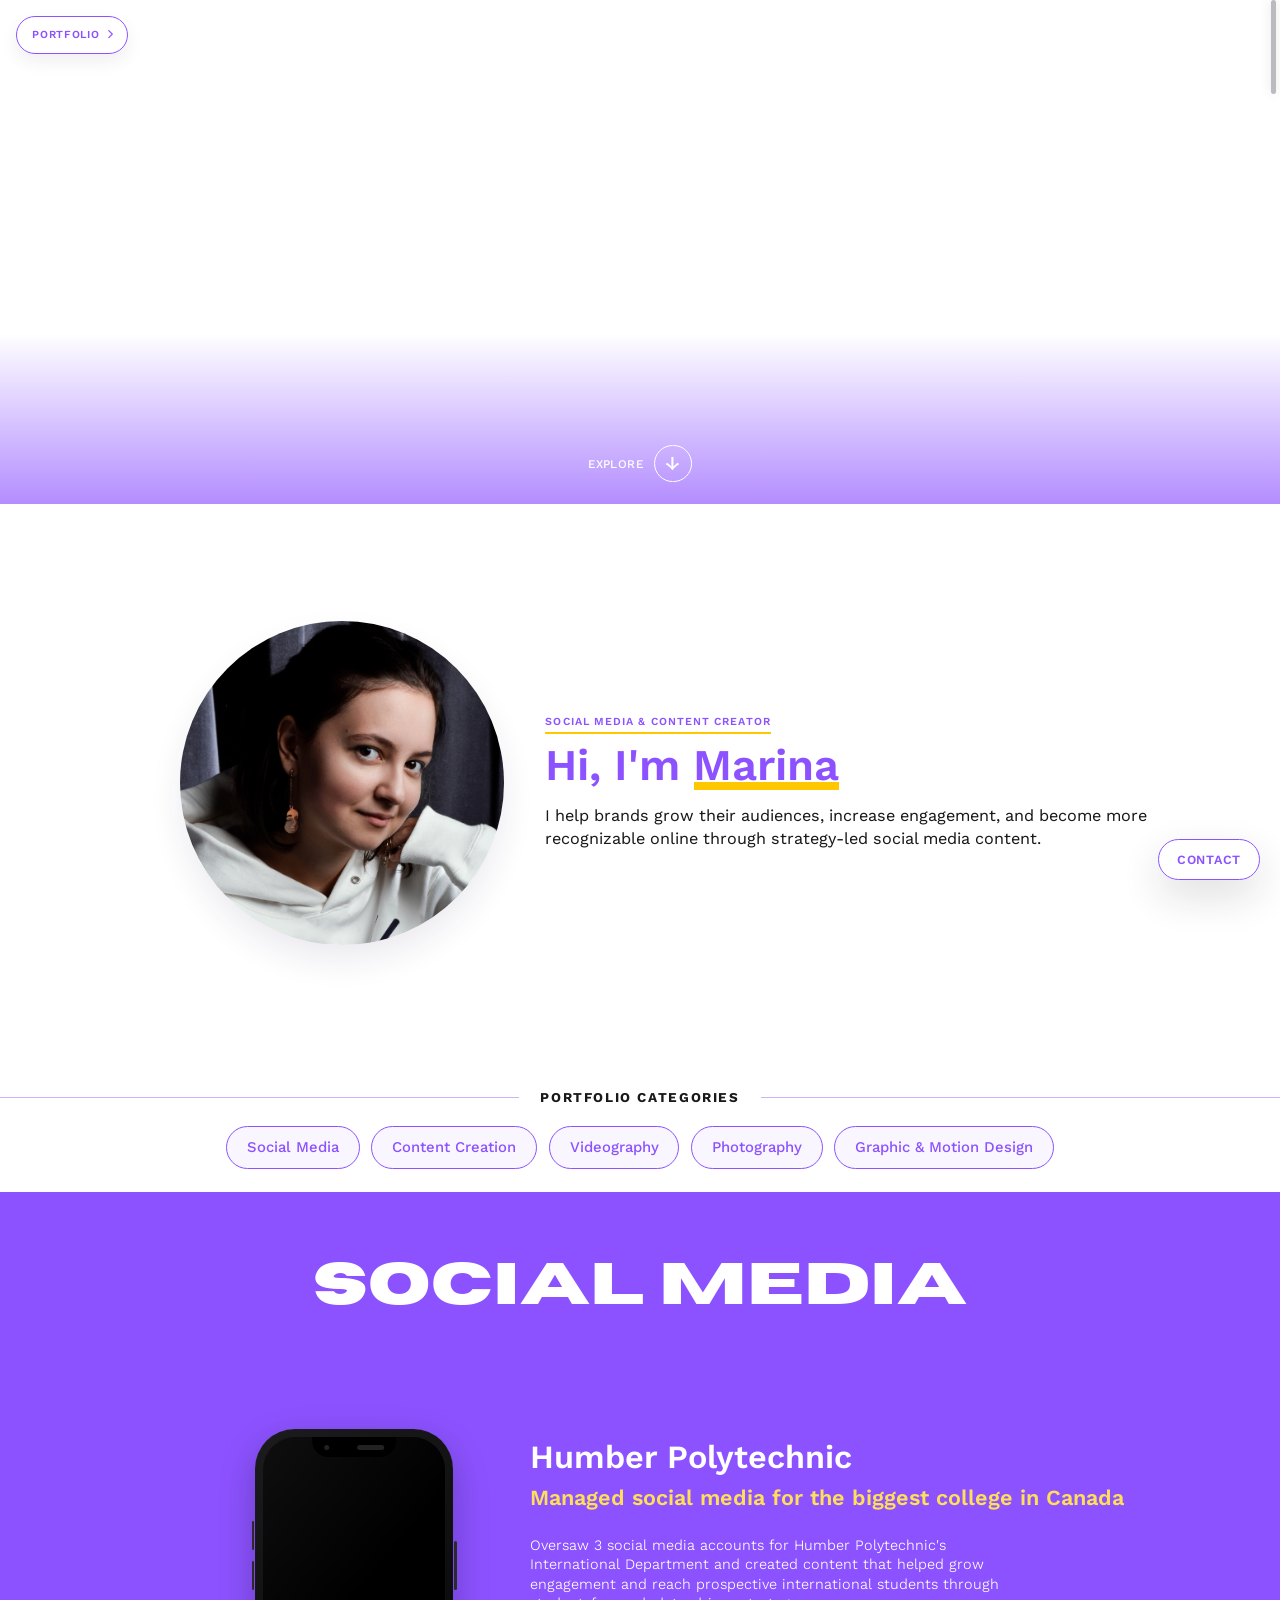
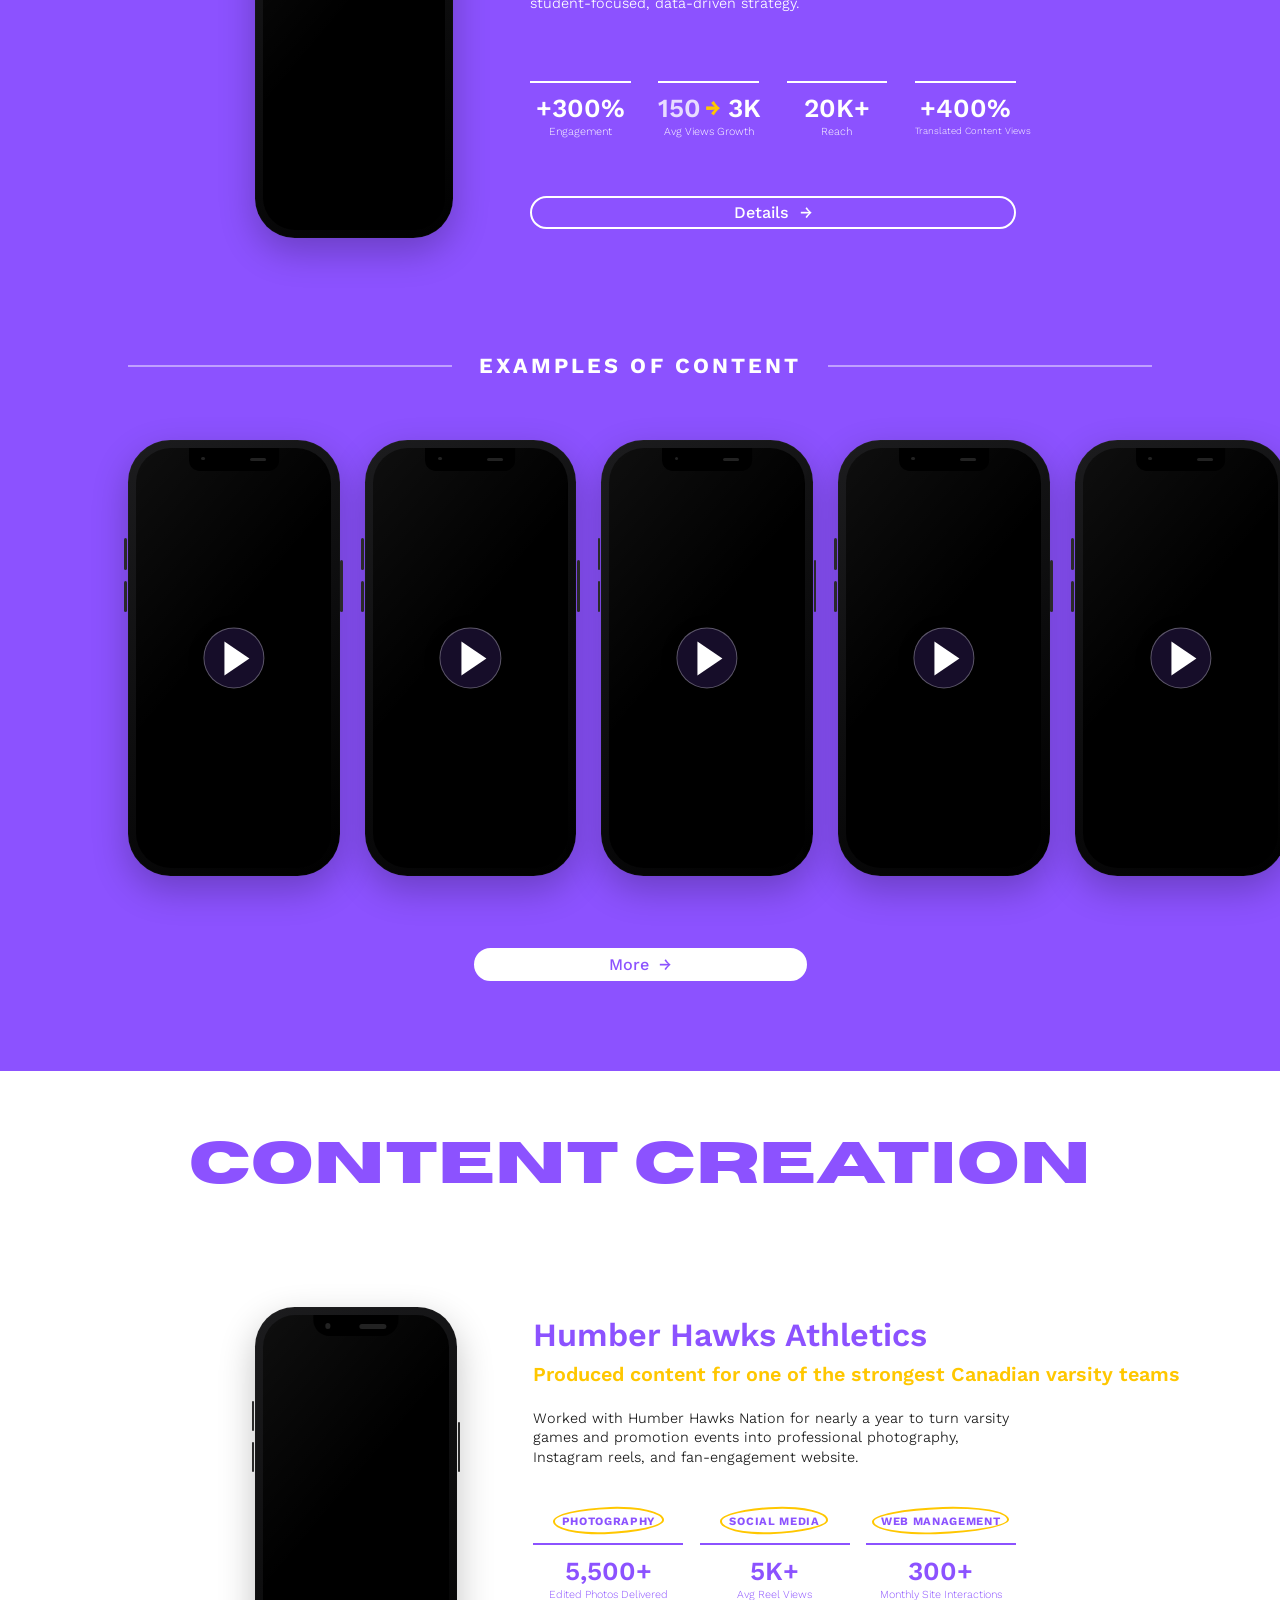
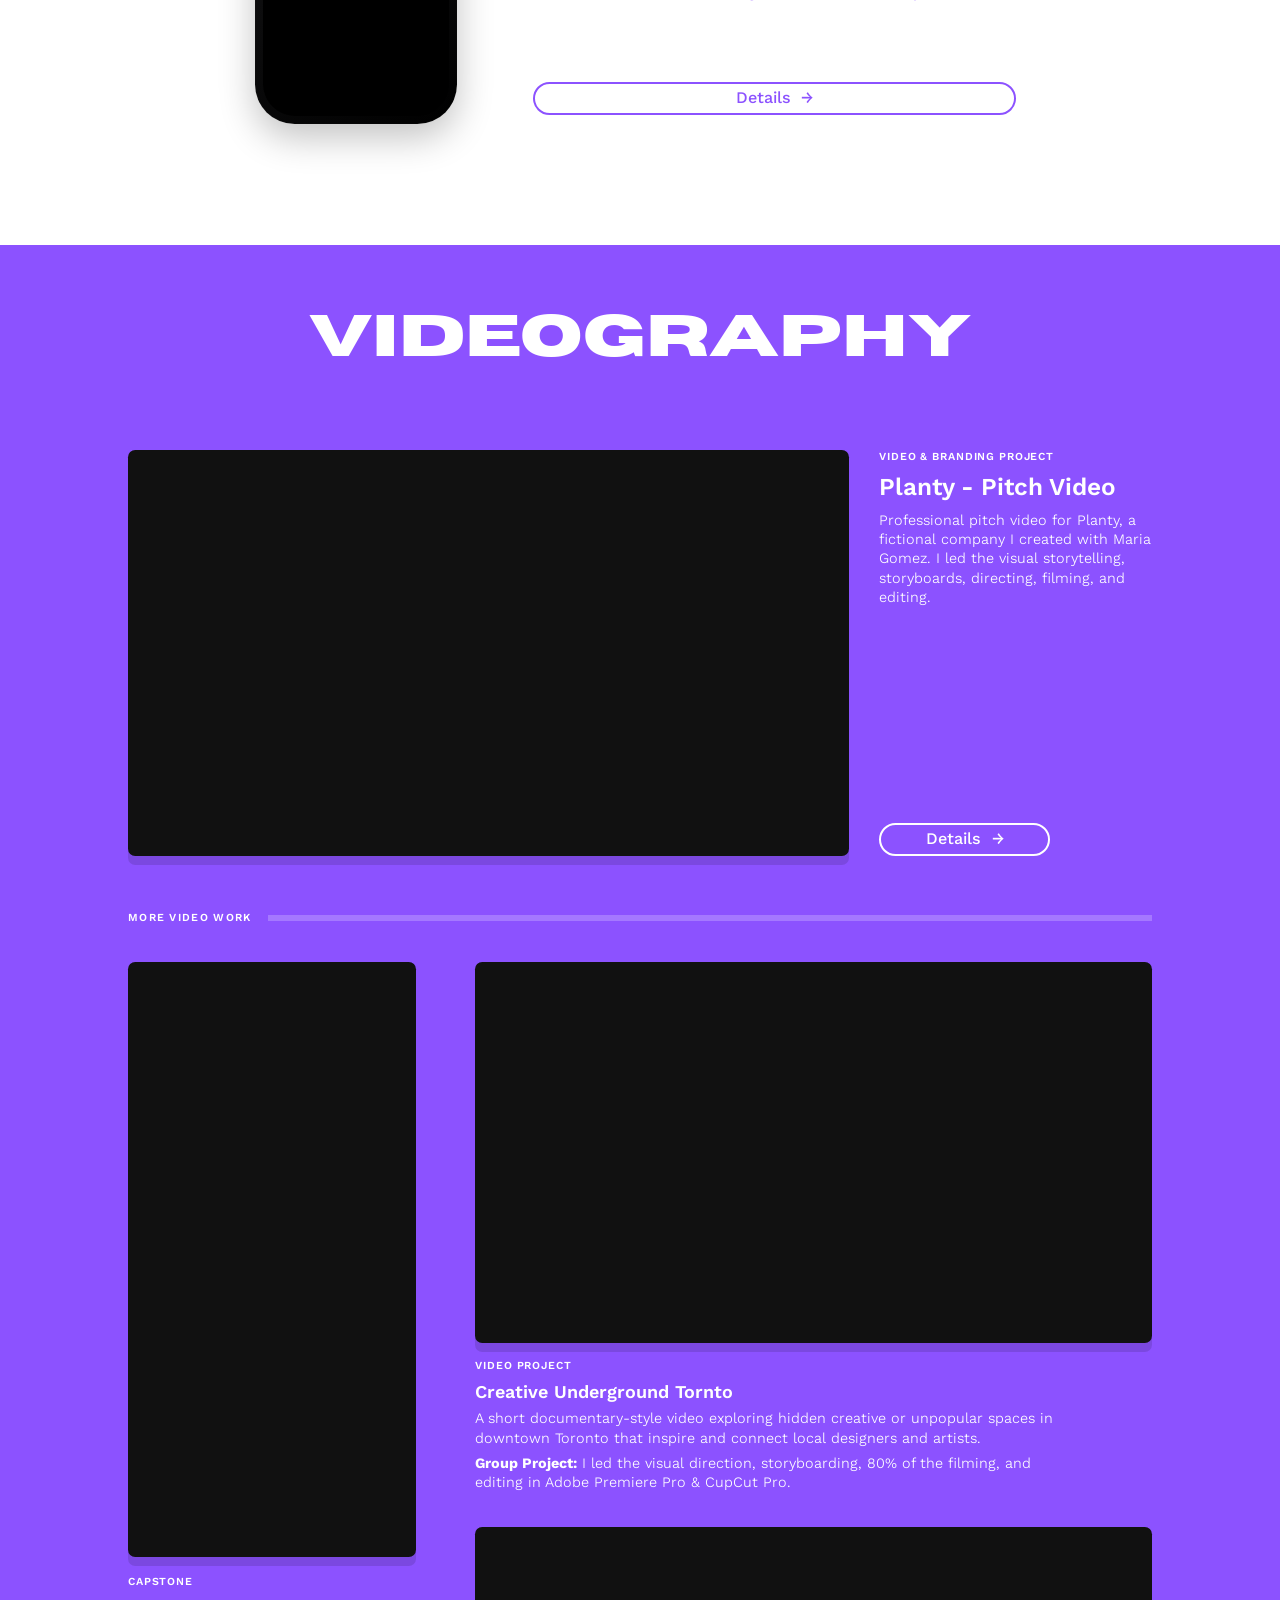
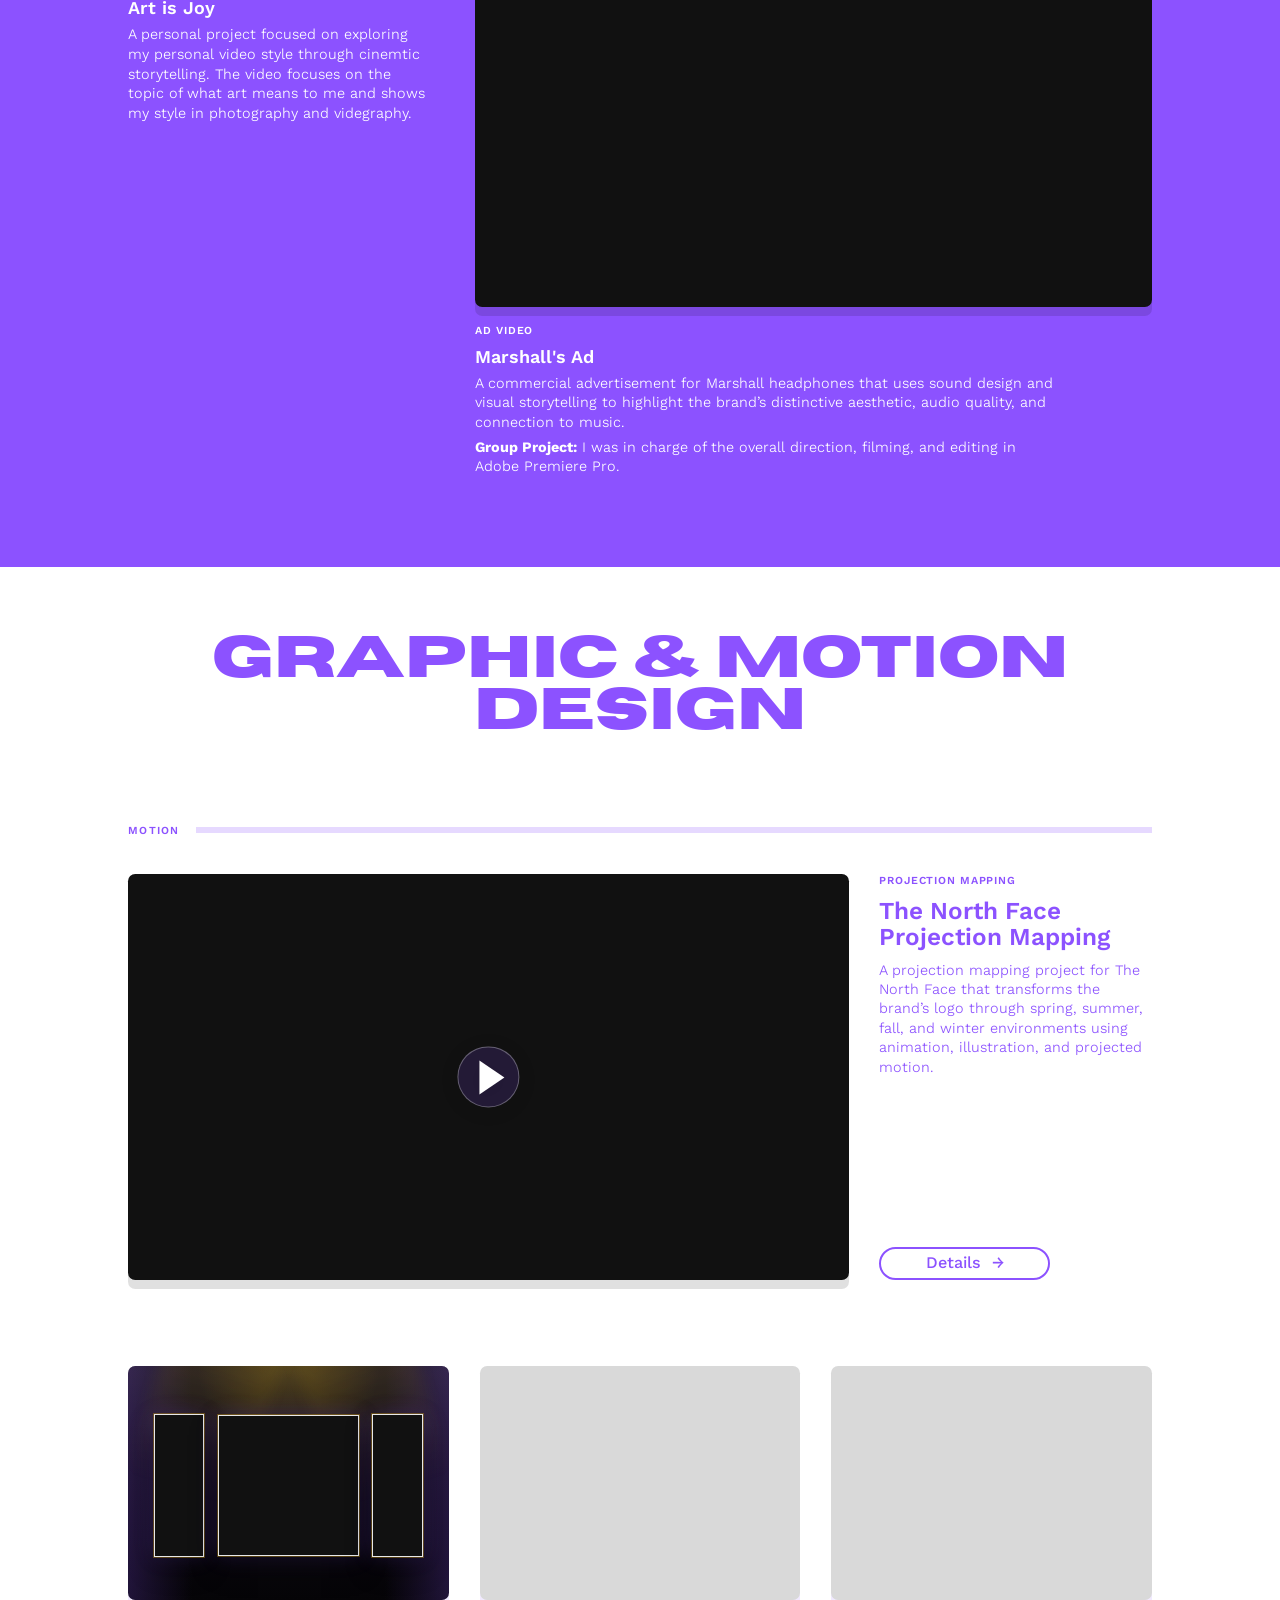
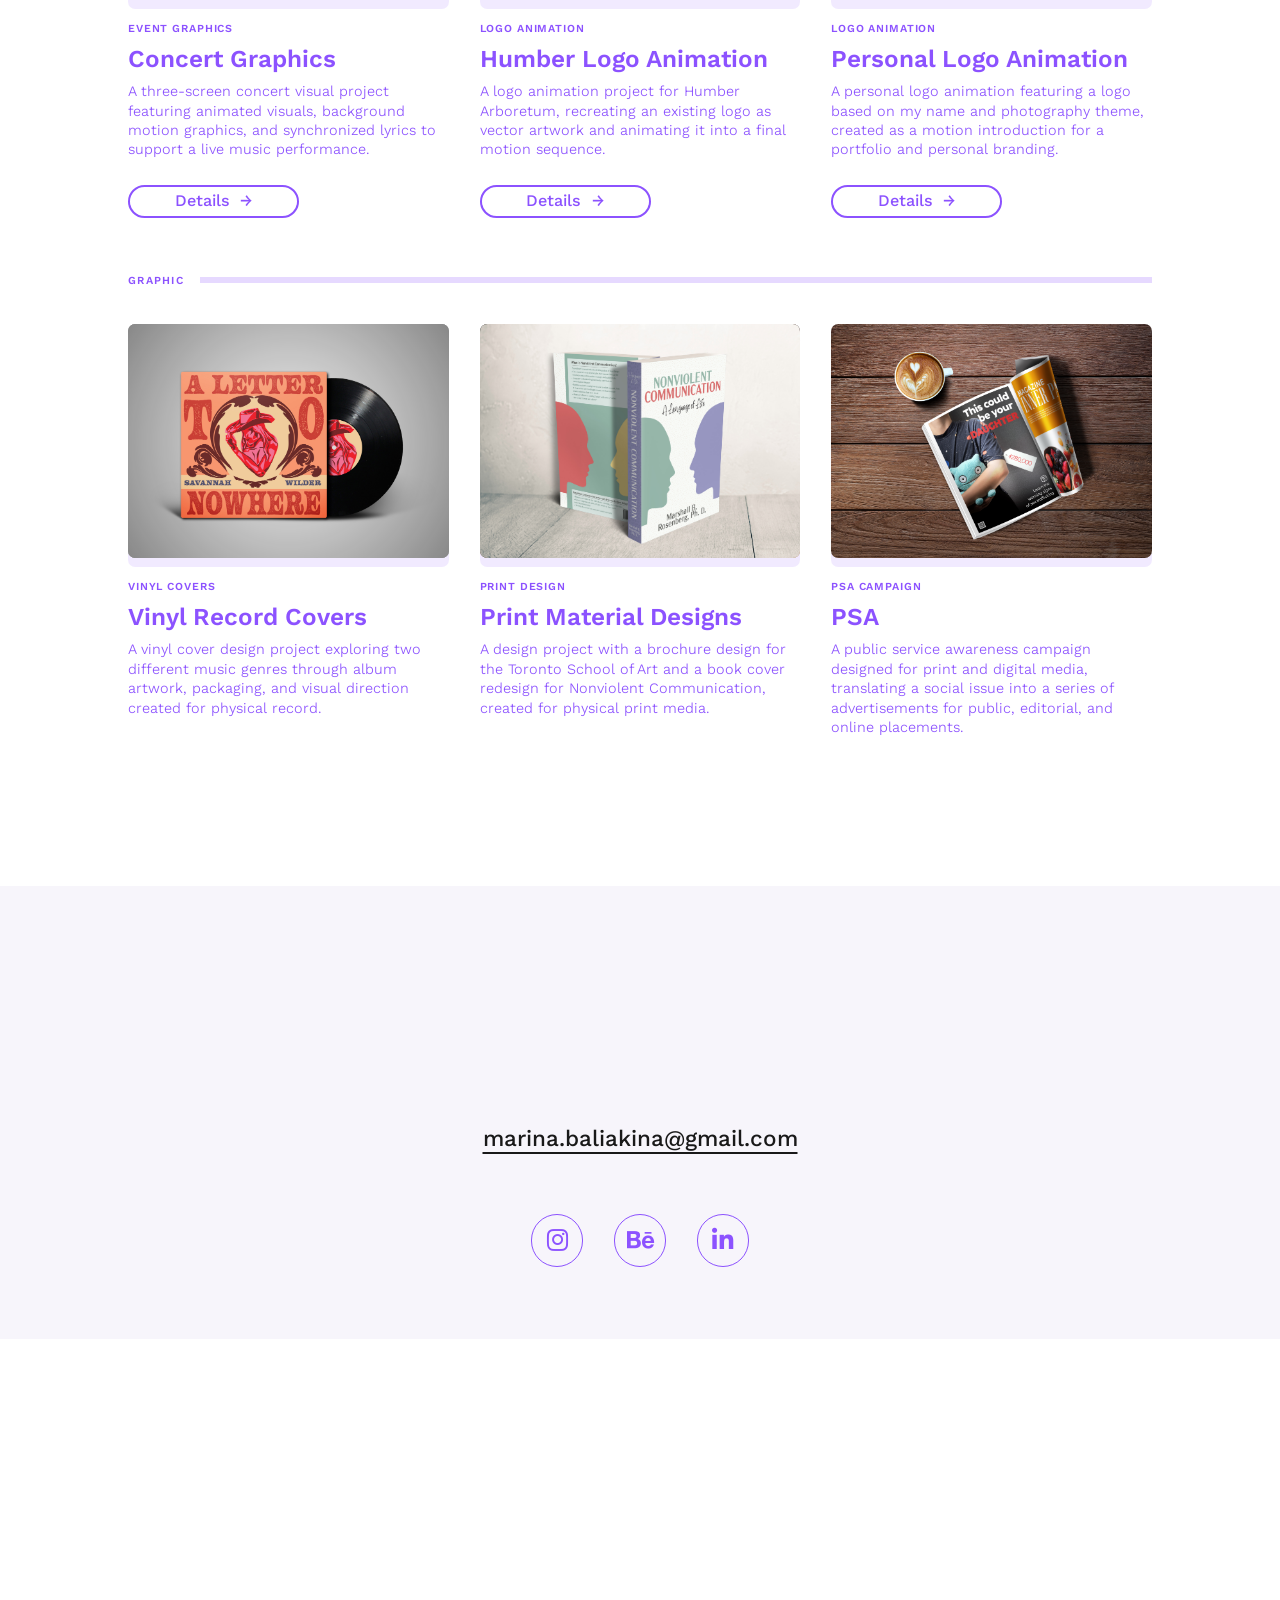
==== index.html @ f1220bd1 "1" ====
<!DOCTYPE html>
<html lang="en">
<head>
  <meta charset="UTF-8">
  <title>Marina Portfolio</title>
  <meta name="viewport" content="width=device-width, initial-scale=1.0">
  <link rel="icon" type="image/jpeg" href="assets/profile.jpg">

  <link href="https://fonts.googleapis.com/css2?family=Pacifico&display=swap" rel="stylesheet">
  <link rel="stylesheet" href="https://cdnjs.cloudflare.com/ajax/libs/font-awesome/6.5.1/css/all.min.css">
  <link rel="stylesheet" href="style/styles.css?v=project-number-vinyl-spacing-20260710">
</head>

<body>

<nav class="case-nav main-portfolio-nav" aria-label="Portfolio navigation">
  <div class="nav-portfolio">
    <button class="nav-portfolio-toggle" type="button" aria-label="Open portfolio categories" aria-expanded="false">
        <span class="nav-label">Portfolio</span>
        <i class="fa-solid fa-chevron-right nav-chevron" aria-hidden="true"></i>
        <span class="hamburger-lines" aria-hidden="true"><span></span><span></span><span></span></span>
      </button>
    <div class="nav-portfolio-links">
      <a href="#smm">Social</a>
      <a href="#content">Content</a>
      <a href="#videography">Video</a>
      <a href="https://marina-baliakina.com" target="_blank" rel="noopener noreferrer">Photo</a>
      <a href="#design">Design</a>
      <a href="#contact">Contact</a>
    </div>
  </div>
</nav>

<section class="hero">
  <video class="hero-gif" autoplay muted loop playsinline preload="auto" aria-label="Social media portfolio intro animation">
    <source src="assets/hero-gif.MOV">
  </video>
  <a class="hero-scroll" href="#about" aria-label="Scroll to about section">
    <span>Explore</span>
    <span class="arrow" aria-hidden="true">↓</span>
  </a>
</section>

<section class="about-me" id="about">
  <div class="about-inner">
    <div class="profile">
      <img class="profile-img" src="assets/profile.jpg" alt="Portrait of Marina">
    </div>

    <div class="intro">
      <span class="eyebrow">Social Media & Content Creator</span>
      <h1>Hi, I'm <span>Marina</span></h1>

      <p>
        <span>I help brands grow their audiences, increase engagement, and become more</span>
        <span>recognizable online through strategy-led social media content.</span>
      </p>

    </div>
  </div>
</section>

<section class="category-jump" id="portfolio">
  <span class="category-label">Portfolio Categories</span>
  <nav class="category-links" aria-label="Portfolio categories">
    <a href="#smm">Social Media</a>
    <a href="#content">Content Creation</a>
    <a href="#videography">Videography</a>
    <a href="https://marina-baliakina.com" target="_blank" rel="noopener noreferrer">Photography</a>
    <a href="#design">Graphic & Motion Design</a>
  </nav>
</section>

<div class="floating-categories" aria-label="Quick portfolio categories">
  <button class="floating-toggle" type="button" aria-label="Open portfolio navigation" aria-expanded="false">
    <span></span>
    <span></span>
    <span></span>
  </button>
  <span class="floating-label">Categories</span>
  <nav class="floating-links">
    <a href="#smm">Social</a>
    <a href="#content">Content</a>
    <a href="#videography">Video</a>
    <a href="https://marina-baliakina.com" target="_blank" rel="noopener noreferrer">Photo</a>
    <a href="#design">Design</a>
      <a href="#contact">Contact</a>
  </nav>
</div>

<a class="floating-contact" href="#contact">CONTACT</a>

<section class="smm" id="smm">
  <h2 class="section-title">SOCIAL MEDIA</h2>

  <div class="case">
    <div class="iphone phone">
      <div class="screen fill-video">
        <div class="notch"></div>
        <iframe class="vimeo-phone-video" src="https://player.vimeo.com/video/1208242955?autoplay=1&amp;muted=1&amp;loop=1&amp;autopause=0&amp;controls=0&amp;title=0&amp;byline=0&amp;portrait=0&amp;playsinline=1&amp;background=1" title="Social media main preview" frameborder="0" allow="autoplay; fullscreen; picture-in-picture; encrypted-media" referrerpolicy="strict-origin-when-cross-origin" allowfullscreen loading="lazy"></iframe>
        <div class="glare"></div>
      </div>
      <div class="phone-btn vol-up"></div>
      <div class="phone-btn vol-down"></div>
      <div class="phone-btn power"></div>
    </div>

    <div class="case-text">
      <h3>Humber Polytechnic</h3>
      <p class="highlight">Managed social media for the biggest college in Canada</p>

      <p class="desc">
        Oversaw 3 social media accounts for Humber Polytechnic's International 
        Department and created content that helped grow engagement and reach prospective 
        international students through student-focused, data-driven strategy.
      </p>

      <div class="stats">
        <div><strong>+300%</strong><span>Engagement</span></div>
        <div class="growth-stat">
          <strong><span class="stat-start">150</span><em>→</em><span>3K</span></strong>
          <span>Avg Views Growth</span>
        </div>
        <div><strong>20K+</strong><span>Reach</span></div>
        <div><strong>+400%</strong><span class="stat-nowrap stat-long-label">Translated Content Views</span></div>
      </div>

      <a class="btn" href="html/smm-case.html">Details</a>
    </div>
  </div>

  <h3 class="examples-title">Examples of content</h3>

  <div class="phones-row">
    <div class="content-card">
      <div class="iphone mini-phone">
        <div class="screen has-custom-video fill-video"><div class="notch"></div><iframe class="vimeo-phone-video" src="https://player.vimeo.com/video/1196186113?badge=0&amp;autopause=0&amp;title=0&amp;byline=0&amp;portrait=0&amp;color=8c52ff&amp;controls=0" title="talk-2" frameborder="0" allow="autoplay; fullscreen; picture-in-picture; clipboard-write; encrypted-media; web-share" referrerpolicy="strict-origin-when-cross-origin" allowfullscreen loading="lazy"></iframe><div class="custom-video-cover"></div><button class="custom-video-play" type="button" aria-label="Play video"><span></span></button><div class="custom-video-controls"><button class="custom-video-mini-toggle" type="button" aria-label="Play or pause video"><span></span></button><div class="custom-video-timeline" role="slider" aria-label="Video progress" aria-valuemin="0" aria-valuemax="100" aria-valuenow="0" tabindex="0"><span></span></div><span class="custom-video-time">0:00 / 0:00</span></div><div class="glare"></div></div>
        <div class="phone-btn vol-up"></div><div class="phone-btn vol-down"></div><div class="phone-btn power"></div>
      </div>
      <div class="engagement-meta">
        <span><i class="fa-regular fa-eye"></i> 3.4K</span>
        <span><i class="fa-regular fa-heart"></i> 1.2K</span>
        <span><i class="fa-solid fa-share"></i> 214</span>
      </div>
    </div>
    <div class="content-card">
      <div class="iphone mini-phone">
        <div class="screen fill-video has-custom-video"><div class="notch"></div><iframe class="vimeo-phone-video" src="https://player.vimeo.com/video/1196186164?badge=0&amp;autopause=0&amp;title=0&amp;byline=0&amp;portrait=0&amp;color=8c52ff&amp;controls=0" title="trend-7" frameborder="0" allow="autoplay; fullscreen; picture-in-picture; clipboard-write; encrypted-media; web-share" referrerpolicy="strict-origin-when-cross-origin" allowfullscreen loading="lazy"></iframe><div class="custom-video-cover"></div><button class="custom-video-play" type="button" aria-label="Play video"><span></span></button><div class="custom-video-controls"><button class="custom-video-mini-toggle" type="button" aria-label="Play or pause video"><span></span></button><div class="custom-video-timeline" role="slider" aria-label="Video progress" aria-valuemin="0" aria-valuemax="100" aria-valuenow="0" tabindex="0"><span></span></div><span class="custom-video-time">0:00 / 0:00</span></div><div class="glare"></div></div>
        <div class="phone-btn vol-up"></div><div class="phone-btn vol-down"></div><div class="phone-btn power"></div>
      </div>
      <div class="engagement-meta">
        <span><i class="fa-regular fa-eye"></i> 3.4K</span>
        <span><i class="fa-regular fa-heart"></i> 1.2K</span>
        <span><i class="fa-solid fa-share"></i> 214</span>
      </div>
    </div>
    <div class="content-card">
      <div class="iphone mini-phone">
        <div class="screen fill-video has-custom-video"><div class="notch"></div><iframe class="vimeo-phone-video" src="https://player.vimeo.com/video/1196186117?badge=0&amp;autopause=0&amp;title=0&amp;byline=0&amp;portrait=0&amp;color=8c52ff&amp;controls=0" title="talk-5" frameborder="0" allow="autoplay; fullscreen; picture-in-picture; clipboard-write; encrypted-media; web-share" referrerpolicy="strict-origin-when-cross-origin" allowfullscreen loading="lazy"></iframe><div class="custom-video-cover"></div><button class="custom-video-play" type="button" aria-label="Play video"><span></span></button><div class="custom-video-controls"><button class="custom-video-mini-toggle" type="button" aria-label="Play or pause video"><span></span></button><div class="custom-video-timeline" role="slider" aria-label="Video progress" aria-valuemin="0" aria-valuemax="100" aria-valuenow="0" tabindex="0"><span></span></div><span class="custom-video-time">0:00 / 0:00</span></div><div class="glare"></div></div>
        <div class="phone-btn vol-up"></div><div class="phone-btn vol-down"></div><div class="phone-btn power"></div>
      </div>
      <div class="engagement-meta">
        <span><i class="fa-regular fa-eye"></i> 3.4K</span>
        <span><i class="fa-regular fa-heart"></i> 1.2K</span>
        <span><i class="fa-solid fa-share"></i> 214</span>
      </div>
    </div>
    <div class="content-card">
      <div class="iphone mini-phone">
        <div class="screen fill-video has-custom-video"><div class="notch"></div><iframe class="vimeo-phone-video" src="https://player.vimeo.com/video/1196186181?badge=0&amp;autopause=0&amp;title=0&amp;byline=0&amp;portrait=0&amp;color=8c52ff&amp;controls=0" title="trend-9" frameborder="0" allow="autoplay; fullscreen; picture-in-picture; clipboard-write; encrypted-media; web-share" referrerpolicy="strict-origin-when-cross-origin" allowfullscreen loading="lazy"></iframe><div class="custom-video-cover"></div><button class="custom-video-play" type="button" aria-label="Play video"><span></span></button><div class="custom-video-controls"><button class="custom-video-mini-toggle" type="button" aria-label="Play or pause video"><span></span></button><div class="custom-video-timeline" role="slider" aria-label="Video progress" aria-valuemin="0" aria-valuemax="100" aria-valuenow="0" tabindex="0"><span></span></div><span class="custom-video-time">0:00 / 0:00</span></div><div class="glare"></div></div>
        <div class="phone-btn vol-up"></div><div class="phone-btn vol-down"></div><div class="phone-btn power"></div>
      </div>
      <div class="engagement-meta">
        <span><i class="fa-regular fa-eye"></i> 3.4K</span>
        <span><i class="fa-regular fa-heart"></i> 1.2K</span>
        <span><i class="fa-solid fa-share"></i> 214</span>
      </div>
    </div>
    <div class="content-card">
      <div class="iphone mini-phone">
        <div class="screen fill-video has-custom-video"><div class="notch"></div><iframe class="vimeo-phone-video" src="https://player.vimeo.com/video/1196186116?badge=0&amp;autopause=0&amp;title=0&amp;byline=0&amp;portrait=0&amp;color=8c52ff&amp;controls=0" title="talk-3" frameborder="0" allow="autoplay; fullscreen; picture-in-picture; clipboard-write; encrypted-media; web-share" referrerpolicy="strict-origin-when-cross-origin" allowfullscreen loading="lazy"></iframe><div class="custom-video-cover"></div><button class="custom-video-play" type="button" aria-label="Play video"><span></span></button><div class="custom-video-controls"><button class="custom-video-mini-toggle" type="button" aria-label="Play or pause video"><span></span></button><div class="custom-video-timeline" role="slider" aria-label="Video progress" aria-valuemin="0" aria-valuemax="100" aria-valuenow="0" tabindex="0"><span></span></div><span class="custom-video-time">0:00 / 0:00</span></div><div class="glare"></div></div>
        <div class="phone-btn vol-up"></div><div class="phone-btn vol-down"></div><div class="phone-btn power"></div>
      </div>
      <div class="engagement-meta">
        <span><i class="fa-regular fa-eye"></i> 3.4K</span>
        <span><i class="fa-regular fa-heart"></i> 1.2K</span>
        <span><i class="fa-solid fa-share"></i> 214</span>
      </div>
    </div>
  </div>

  <a class="btn secondary more-btn" href="html/smm-case.html#examples">More</a>
</section>

<section class="content" id="content">
  <h2 class="section-title purple-text">CONTENT CREATION</h2>

  <div class="case">
    <div class="iphone phone">
      <div class="screen fill-video">
        <div class="notch"></div>
        <iframe class="vimeo-phone-video" src="https://player.vimeo.com/video/1208639690?autoplay=1&amp;muted=1&amp;loop=1&amp;autopause=0&amp;controls=0&amp;title=0&amp;byline=0&amp;portrait=0&amp;playsinline=1&amp;background=1" title="Humber Hawks Nation content preview" frameborder="0" allow="autoplay; fullscreen; picture-in-picture; encrypted-media" referrerpolicy="strict-origin-when-cross-origin" allowfullscreen loading="lazy"></iframe>
        <div class="glare"></div>
      </div>
      <div class="phone-btn vol-up"></div>
      <div class="phone-btn vol-down"></div>
      <div class="phone-btn power"></div>
    </div>

    <div class="case-text">
      <h3>Humber Hawks Athletics</h3>

      <p class="highlight">
        Produced content for one of the strongest Canadian varsity teams
      </p>

      <p class="desc">
        Worked with Humber Hawks Nation for nearly a year to turn varsity
        games and promotion events into professional photography, Instagram reels, and fan-engagement website.
      </p>

      <div class="content-stat-pairs">
        <div class="content-stat-pair">
          <strong class="content-stat-label">Photography</strong>
          <div class="content-stat"><strong>5,500+</strong><span>Edited Photos Delivered</span></div>
        </div>
        <div class="content-stat-pair">
          <strong class="content-stat-label">Social Media</strong>
          <div class="content-stat"><strong>5K+</strong><span>Avg Reel Views</span></div>
        </div>
        <div class="content-stat-pair">
          <strong class="content-stat-label">Web Management</strong>
          <div class="content-stat"><strong>300+</strong><span>Monthly Site Interactions</span></div>
        </div>
      </div>

      <a class="btn outline" href="html/hawks-case.html">Details</a>
    </div>
  </div>
</section>

<section class="videography" id="videography">
  <h2 class="section-title">VIDEOGRAPHY</h2>

  <div class="video-showcase">
    <article class="project-card">
      <div class="project-media video-embed">
        <iframe 
          src="https://www.youtube-nocookie.com/embed/FPQj3rRbOw0?rel=0&amp;modestbranding=1&amp;playsinline=1&amp;si=QI6en2TvtEWzZprQ"
          title="Planty - Pitch Video"
          width="800"
          height="500"
          frameborder="0"
          allow="autoplay; fullscreen; picture-in-picture">
        </iframe>
      </div>
      <div class="project-copy">
        <span class="project-type">Video & Branding Project</span>
        <h3>Planty - Pitch Video</h3>
        <p>Professional pitch video for Planty, a fictional company I created with Maria Gomez. I led the visual storytelling, storyboards, directing, filming, and editing.</p>
        <a class="btn" href="html/planty-case.html">Details</a>
      </div>
    </article>
  </div>

  <div class="section-mini-divider video-work-divider">
    <span>More Video Work</span>
  </div>

  <div class="project-grid video-secondary-grid">
    <article class="project-card vertical-video-card">
      <div class="project-media vertical-phone-media">
        <div class="vertical-video-embed">
          <iframe width="560" height="315" src="https://www.youtube-nocookie.com/embed/YU-rQkN8MkQ?si=fbpZKR9munHE3mNK" title="YouTube video player" frameborder="0" allow="accelerometer; autoplay; clipboard-write; encrypted-media; gyroscope; picture-in-picture; web-share" referrerpolicy="strict-origin-when-cross-origin" allowfullscreen></iframe>
        </div>
      </div>
      <div class="project-copy">
        <span class="project-type">Capstone</span>
        <h3>Art is Joy</h3>
        <p>A personal project focused on exploring my personal video style through cinemtic storytelling. The video focuses on the topic of what art means to me and shows my style in photography and videgraphy.</p>
      </div>
    </article>

    <div class="video-stack">
      <article class="project-card">
        <div class="project-media video-embed">
          <iframe width="560" height="315" src="https://www.youtube-nocookie.com/embed/m3AkXcJ8LSI" title="YouTube video player" frameborder="0" allow="accelerometer; autoplay; clipboard-write; encrypted-media; gyroscope; picture-in-picture; web-share" referrerpolicy="strict-origin-when-cross-origin" allowfullscreen></iframe>
        </div>
        <div class="project-copy">
          <span class="project-type">Video Project</span>
          <h3>Creative Underground Tornto</h3>
          <p>A short documentary-style video exploring hidden creative or unpopular spaces in downtown Toronto that inspire and connect local designers and artists. </p>
          <p><strong>Group Project:</strong> I led the visual direction, storyboarding, 80% of the filming, and editing in Adobe Premiere Pro & CupCut Pro.</p>
        </div>
      </article>

      <article class="project-card">
        <div class="project-media video-embed">
          <iframe width="560" height="315" src="https://www.youtube-nocookie.com/embed/y7CrCz7Xbd8?si=HM8_vRQNMg5V60CG" title="YouTube video player" frameborder="0" allow="accelerometer; autoplay; clipboard-write; encrypted-media; gyroscope; picture-in-picture; web-share" referrerpolicy="strict-origin-when-cross-origin" allowfullscreen></iframe>
        </div>
        <div class="project-copy">
          <span class="project-type">Ad Video</span>
          <h3>Marshall's Ad</h3>
          <p>A commercial advertisement for Marshall headphones that uses sound design and visual storytelling to highlight the brand’s distinctive aesthetic, audio quality, and connection to music.</p>
          <p><strong>Group Project:</strong> I was in charge of the overall direction, filming, and editing in Adobe Premiere Pro.</p>
        </div>
      </article>
    </div>
  </div>
</section>

<section class="design" id="design">
  <h2 class="section-title purple-text">GRAPHIC & MOTION DESIGN</h2>

  <div class="section-mini-divider design-motion-divider">
    <span>Motion</span>
  </div>

  <div class="design-showcase">
    <article class="project-card">
      <div class="project-media video-embed has-custom-video">
        <iframe src="https://player.vimeo.com/video/1152245424?badge=0&amp;autopause=0&amp;title=0&amp;byline=0&amp;portrait=0&amp;color=8c52ff&amp;controls=0&amp;player_id=0&amp;app_id=58479" frameborder="0" allow="autoplay; fullscreen; picture-in-picture; clipboard-write; encrypted-media; web-share" referrerpolicy="strict-origin-when-cross-origin" title="The North Face Projection Mapping"></iframe>
        <div class="custom-video-cover"></div>
        <button class="custom-video-play" type="button" aria-label="Play The North Face video"><span></span></button>
        <div class="custom-video-controls">
          <button class="custom-video-mini-toggle" type="button" aria-label="Play or pause The North Face video"><span></span></button>
          <div class="custom-video-timeline" role="slider" aria-label="Video progress" aria-valuemin="0" aria-valuemax="100" aria-valuenow="0" tabindex="0"><span></span></div>
          <span class="custom-video-time">0:00 / 0:00</span>
        </div>
      </div>
      <div class="project-copy">
        <span class="project-type">Projection Mapping</span>
        <h3>The North Face Projection Mapping</h3>
        <p>A projection mapping project for The North Face that transforms the brand’s logo through spring, summer, fall, and winter environments using animation, illustration, and projected motion.</p>
        <a class="btn outline" href="html/northface-case.html">Details</a>
      </div>
    </article>
  </div>

  <div class="design-secondary-grid">
    <article class="project-card">
      <div class="project-media concert-preview">
        <div class="concert-preview-light concert-preview-light-left"></div>
        <div class="concert-preview-light concert-preview-light-right"></div>

        <div class="concert-preview-screens">
          <div class="concert-preview-screen concert-preview-side">
            <iframe src="https://player.vimeo.com/video/1199063254?background=1&amp;autoplay=1&amp;muted=1&amp;loop=1&amp;autopause=0&amp;controls=0&amp;title=0&amp;byline=0&amp;portrait=0&amp;playsinline=1" title="Concert left panel preview" frameborder="0" allow="autoplay; fullscreen; picture-in-picture; encrypted-media"></iframe>
          </div>
          <div class="concert-preview-screen concert-preview-main">
            <iframe src="https://player.vimeo.com/video/1199063256?background=1&amp;autoplay=1&amp;muted=1&amp;loop=1&amp;autopause=0&amp;controls=0&amp;title=0&amp;byline=0&amp;portrait=0&amp;playsinline=1" title="Concert middle panel preview" frameborder="0" allow="autoplay; fullscreen; picture-in-picture; encrypted-media"></iframe>
          </div>
          <div class="concert-preview-screen concert-preview-side">
            <iframe src="https://player.vimeo.com/video/1199063255?background=1&amp;autoplay=1&amp;muted=1&amp;loop=1&amp;autopause=0&amp;controls=0&amp;title=0&amp;byline=0&amp;portrait=0&amp;playsinline=1" title="Concert right panel preview" frameborder="0" allow="autoplay; fullscreen; picture-in-picture; encrypted-media"></iframe>
          </div>
        </div>
      </div>
      <div class="project-copy">
        <span class="project-type">Event Graphics</span>
        <h3>Concert Graphics</h3>
        <p>A three-screen concert visual project featuring animated visuals, background motion graphics, and synchronized lyrics to support a live music performance.</p>
        <a class="btn outline" href="html/concert-graphics-case.html">Details</a>
      </div>
    </article>

    <article class="project-card">
      <div class="project-media motion-embed">
        <video autoplay muted loop playsinline>
          <source src="assets/video/Logo-Animation-Humber.mp4" type="video/mp4">
        </video>
      </div>
      <div class="project-copy">
        <span class="project-type">Logo Animation</span>
        <h3>Humber Logo Animation</h3>
        <p>A logo animation project for Humber Arboretum, recreating an existing logo as vector artwork and animating it into a final motion sequence.</p>
        <a class="btn outline" href="html/humber-logo-animation-case.html">Details</a>
      </div>
    </article>

    <article class="project-card">
      <div class="project-media motion-embed">
        <video autoplay muted loop playsinline>
          <source src="assets/video/Logo-Animation-Personal.mp4" type="video/mp4">
        </video>
      </div>
      <div class="project-copy">
        <span class="project-type">Logo Animation</span>
        <h3>Personal Logo Animation</h3>
        <p>A personal logo animation featuring a logo based on my name and photography theme, created as a motion introduction for a portfolio and personal branding.</p>
        <a class="btn outline" href="html/personal-logo-animation-case.html">Details</a>
      </div>
    </article>
  </div>

  <div class="section-mini-divider design-graphic-divider">
    <span>Graphic</span>
  </div>

  <div class="graphic-design-grid">
    <article class="project-card">
      <div class="project-media graphic-cover fading-preview vinyl-preview">
        <img src="assets/Vinyl-Andrei.jpg" alt="Andrei vinyl record cover design">
        <img src="assets/Vinyl-Cowbow.jpg" alt="Cowboy vinyl record cover design">
      </div>
      <div class="project-copy">
        <span class="project-type">Vinyl Covers</span>
        <h3>Vinyl Record Covers</h3>
        <p>A vinyl cover design project exploring two different music genres through album artwork, packaging, and visual direction created for physical record.</p>
        <a class="btn outline" href="html/vinyl-covers-case.html">Details</a>
      </div>
    </article>

    <article class="project-card">
      <div class="project-media graphic-cover fading-preview print-preview">
        <img src="assets/projects/brochure-design/brochure-mockup.jpg" alt="Toronto School of Art brochure mockup">
        <img src="assets/projects/book-cover/book-cover-mockup.jpg" alt="Nonviolent Communication book cover mockup">
      </div>
      <div class="project-copy">
        <span class="project-type">Print Design</span>
        <h3>Print Material Designs</h3>
        <p>A design project with a brochure design for the Toronto School of Art and a book cover redesign for Nonviolent Communication, created for physical print media.</p>
        <a class="btn outline" href="html/brochure-case.html">Details</a>
      </div>
    </article>

    <article class="project-card">
      <div class="project-media graphic-cover psa-cover">
        <img src="assets/projects/psa/Baliakina_Marina_Magazine_MockUp.jpg" alt="Sex trafficking awareness PSA magazine mockup">
      </div>
      <div class="project-copy">
        <span class="project-type">PSA Campaign</span>
        <h3>PSA</h3>
        <p>A public service awareness campaign designed for print and digital media, translating a social issue into a series of advertisements for public, editorial, and online placements.</p>
        <a class="btn outline" href="html/poster-design-case.html">Details</a>
      </div>
    </article>
  </div>
</section>

<footer class="contact" id="contact">
  <h2 class="section-title purple-text">CONTACT</h2>
  <a class="email-link" href="mailto:marina.baliakina@gmail.com">marina.baliakina@gmail.com</a>

  <div class="social-links" aria-label="Social links">
    <a href="https://instagram.com/marirror" target="_blank" rel="noopener noreferrer" aria-label="Instagram">
      <i class="fa-brands fa-instagram" aria-hidden="true"></i>
    </a>
    <a href="https://www.behance.net/marlinok" target="_blank" rel="noopener noreferrer" aria-label="Behance">
      <i class="fa-brands fa-behance" aria-hidden="true"></i>
    </a>
    <a href="https://www.linkedin.com/in/marina-baliakina/" target="_blank" rel="noopener noreferrer" aria-label="LinkedIn">
      <i class="fa-brands fa-linkedin-in" aria-hidden="true"></i>
    </a>
  </div>
</footer>

<!--
Use this structure to add more Videography or Graphic & Motion Design projects:

<article class="project-card">
  <div class="project-media media-frame placeholder"></div>
  <div class="project-copy">
    <span class="project-type">Video Project</span>
    <h3>Project Title</h3>
    <p>Short project description.</p>
    <button class="btn">Details →</button>
  </div>
</article>
-->

<script src="https://player.vimeo.com/api/player.js"></script>
<script>
  const categoryJump = document.querySelector(".category-jump");
  const floatingCategories = document.querySelector(".floating-categories");
  const floatingToggle = document.querySelector(".floating-toggle");
  const contactSection = document.querySelector("#contact");
  const floatingContact = document.querySelector(".floating-contact");
  let hasPeekedCategories = false;
  let categoryPeekTimeout;

  if (categoryJump && floatingCategories) {
    const updateFloatingCategories = () => {
      const categoryBottom = categoryJump.offsetTop + categoryJump.offsetHeight;
      const shouldShow = window.scrollY > categoryBottom;
      floatingCategories.classList.toggle("is-visible", shouldShow);

      if (shouldShow && !hasPeekedCategories && window.matchMedia("(min-width: 521px)").matches) {
        hasPeekedCategories = true;
        floatingCategories.classList.add("is-peeking");
        window.clearTimeout(categoryPeekTimeout);
        categoryPeekTimeout = window.setTimeout(() => {
          floatingCategories.classList.remove("is-peeking");
        }, 1800);
      }
    };

    window.addEventListener("scroll", updateFloatingCategories, { passive: true });
    window.addEventListener("resize", updateFloatingCategories);
    updateFloatingCategories();
  }

  if (contactSection && floatingContact) {
    const updateFloatingContact = () => {
      const rect = contactSection.getBoundingClientRect();
      const contactIsVisible = rect.top < window.innerHeight && rect.bottom > 0;
      floatingContact.classList.toggle("is-hidden", contactIsVisible);
    };

    window.addEventListener("scroll", updateFloatingContact, { passive: true });
    window.addEventListener("resize", updateFloatingContact);
    updateFloatingContact();
  }

  window.onYouTubeIframeAPIReady = () => {
    document.querySelectorAll("[data-youtube-player]").forEach((playerShell) => {
      const iframe = playerShell.querySelector("iframe");
      const button = playerShell.querySelector(".custom-video-play");
      const miniToggle = playerShell.querySelector(".custom-video-mini-toggle");
      const timeline = playerShell.querySelector(".custom-video-timeline");
      const progress = timeline.querySelector("span");
      const time = playerShell.querySelector(".custom-video-time");
      const surface = playerShell.querySelector(".custom-video-surface");
      let player;
      let duration = 0;
      let currentTime = 0;
      let isSeeking = false;
      let progressTimer;
      let controlsTimer;

      const formatTime = (seconds) => {
        const safeSeconds = Math.max(0, Math.floor(seconds || 0));
        const minutes = Math.floor(safeSeconds / 60);
        const remainder = String(safeSeconds % 60).padStart(2, "0");
        return `${minutes}:${remainder}`;
      };

      const updateTime = () => {
        time.textContent = `${formatTime(currentTime)} / ${formatTime(duration)}`;
      };

      const wakeControls = () => {
        playerShell.classList.remove("controls-idle");
        window.clearTimeout(controlsTimer);

        if (!playerShell.classList.contains("is-paused")) {
          controlsTimer = window.setTimeout(() => {
            playerShell.classList.add("controls-idle");
          }, 900);
        }
      };

      const updateProgress = () => {
        if (!player || isSeeking) return;
        duration = player.getDuration() || duration;
        currentTime = player.getCurrentTime() || 0;
        const percent = duration ? Math.max(0, Math.min(100, (currentTime / duration) * 100)) : 0;
        progress.style.width = `${percent}%`;
        timeline.setAttribute("aria-valuenow", String(Math.round(percent)));
        updateTime();
      };

      const startProgress = () => {
        window.clearInterval(progressTimer);
        progressTimer = window.setInterval(updateProgress, 250);
      };

      const stopProgress = () => {
        window.clearInterval(progressTimer);
        updateProgress();
      };

      const playVideo = () => {
        player.playVideo();
        playerShell.classList.add("is-playing");
        playerShell.classList.remove("is-paused");
        wakeControls();
      };

      const pauseVideo = () => {
        player.pauseVideo();
        playerShell.classList.add("is-paused");
        playerShell.classList.remove("controls-idle");
      };

      const togglePlayback = () => {
        wakeControls();

        if (playerShell.classList.contains("is-playing") && !playerShell.classList.contains("is-paused")) {
          pauseVideo();
        } else {
          playVideo();
        }
      };

      const seek = (clientX) => {
        const rect = timeline.getBoundingClientRect();
        const percent = Math.max(0, Math.min(1, (clientX - rect.left) / rect.width));
        progress.style.width = `${percent * 100}%`;
        timeline.setAttribute("aria-valuenow", String(Math.round(percent * 100)));

        if (duration) {
          currentTime = duration * percent;
          player.seekTo(currentTime, true);
          updateTime();
        }
      };

      player = new YT.Player(iframe, {
        events: {
          onReady: () => {
            duration = player.getDuration() || 0;
            updateTime();
          },
          onStateChange: (event) => {
            if (event.data === YT.PlayerState.PLAYING) {
              playerShell.classList.add("is-playing");
              playerShell.classList.remove("is-paused");
              wakeControls();
              startProgress();
            }

            if (event.data === YT.PlayerState.PAUSED || event.data === YT.PlayerState.ENDED) {
              playerShell.classList.add("is-paused");
              playerShell.classList.remove("controls-idle");
              stopProgress();
            }
          }
        }
      });

      button.addEventListener("click", playVideo);
      miniToggle.addEventListener("click", (event) => {
        event.stopPropagation();
        togglePlayback();
      });
      surface.addEventListener("click", togglePlayback);
      playerShell.addEventListener("pointerenter", wakeControls);

      timeline.addEventListener("pointerdown", (event) => {
        event.stopPropagation();
        isSeeking = true;
        wakeControls();
        timeline.setPointerCapture(event.pointerId);
        seek(event.clientX);
      });

      timeline.addEventListener("pointermove", (event) => {
        if (!isSeeking) return;
        seek(event.clientX);
      });

      timeline.addEventListener("pointerup", (event) => {
        seek(event.clientX);
        isSeeking = false;
      });
    });
  };

    document.querySelectorAll(".has-custom-video").forEach((screen) => {
      const iframe = screen.querySelector("iframe");
      const button = screen.querySelector(".custom-video-play");
      const miniToggle = screen.querySelector(".custom-video-mini-toggle");
      const timeline = screen.querySelector(".custom-video-timeline");
      const progress = timeline.querySelector("span");
      const time = screen.querySelector(".custom-video-time");
      const player = new Vimeo.Player(iframe);
      let duration = 0;
      let isSeeking = false;
      let controlsTimer;

      const formatTime = (seconds) => {
        const safeSeconds = Math.max(0, Math.floor(seconds || 0));
        const minutes = Math.floor(safeSeconds / 60);
        const remainder = String(safeSeconds % 60).padStart(2, "0");
        return `${minutes}:${remainder}`;
      };

      const updateTime = (currentTime = 0) => {
        time.textContent = `${formatTime(currentTime)} / ${formatTime(duration)}`;
      };

      const wakeControls = () => {
        screen.classList.remove("controls-idle");
        window.clearTimeout(controlsTimer);

        if (!screen.classList.contains("is-paused")) {
          controlsTimer = window.setTimeout(() => {
            screen.classList.add("controls-idle");
          }, 1100);
        }
      };

      player.getDuration().then((value) => {
        duration = value;
        updateTime(0);
      });

      player.on("play", () => {
        screen.classList.add("is-playing");
        screen.classList.remove("is-paused");
        wakeControls();
      });

      player.on("pause", () => {
        screen.classList.add("is-paused");
        screen.classList.remove("controls-idle");
      });

      player.on("timeupdate", (data) => {
        if (isSeeking) return;
        const percent = Math.max(0, Math.min(100, data.percent * 100));
        progress.style.width = `${percent}%`;
        timeline.setAttribute("aria-valuenow", String(Math.round(percent)));
        updateTime(data.seconds);
      });

      const seek = (clientX) => {
        const rect = timeline.getBoundingClientRect();
        const percent = Math.max(0, Math.min(1, (clientX - rect.left) / rect.width));
        progress.style.width = `${percent * 100}%`;
        timeline.setAttribute("aria-valuenow", String(Math.round(percent * 100)));

        if (duration) {
          player.setCurrentTime(duration * percent);
          updateTime(duration * percent);
        }
      };

      const togglePlayback = () => {
        wakeControls();

        if (screen.classList.contains("is-playing") && !screen.classList.contains("is-paused")) {
          player.pause();
        } else {
          player.play();
        }
      };

      button.addEventListener("click", () => {
        player.play();
      });

      miniToggle.addEventListener("click", (event) => {
        event.stopPropagation();
        togglePlayback();
      });

      screen.addEventListener("click", (event) => {
        if (event.target.closest(".custom-video-controls") || event.target.closest(".custom-video-play")) return;
        togglePlayback();
      });

      screen.addEventListener("pointerenter", wakeControls);

      timeline.addEventListener("pointerdown", (event) => {
        event.stopPropagation();
        isSeeking = true;
        wakeControls();
        timeline.setPointerCapture(event.pointerId);
        seek(event.clientX);
      });

      timeline.addEventListener("pointermove", (event) => {
        if (!isSeeking) return;
        seek(event.clientX);
      });

      timeline.addEventListener("pointerup", (event) => {
        seek(event.clientX);
        isSeeking = false;
      });

      timeline.addEventListener("keydown", async (event) => {
        if (!["ArrowLeft", "ArrowRight"].includes(event.key)) return;
        event.preventDefault();
        const currentTime = await player.getCurrentTime();
        const direction = event.key === "ArrowRight" ? 1 : -1;
        player.setCurrentTime(Math.max(0, Math.min(duration, currentTime + direction * 2)));
      });
    });


  if (floatingToggle && floatingCategories) {
    floatingToggle.addEventListener("click", () => {
      const isOpen = floatingCategories.classList.toggle("is-open");
      floatingToggle.setAttribute("aria-expanded", String(isOpen));
    });

    floatingCategories.querySelectorAll("a").forEach((link) => {
      link.addEventListener("click", () => {
        floatingCategories.classList.remove("is-open");
        floatingToggle.setAttribute("aria-expanded", "false");
      });
    });
  }
</script>
<script src="https://www.youtube.com/iframe_api"></script>
  <script src="scripts/scrollbar.js"></script>
  <script src="scripts/portfolio-nav.js"></script>
  <script src="scripts/reveal.js?v=project-number-vinyl-spacing-20260710"></script>
</body>
</html>
---- style/styles.css ----
@font-face {
  font-family: "Work Sans";
  src: url("../assets/WorkSans-VariableFont_wght.ttf") format("truetype");
  font-weight: 100 900;
  font-style: normal;
  font-display: swap;
}

@font-face {
  font-family: "Horizon";
  src: url("../assets/Horizon.otf") format("opentype");
  font-weight: 400;
  font-style: normal;
  font-display: swap;
}

* {
  box-sizing: border-box;
  margin: 0;
  padding: 0;
}

body {
  font-family: "Work Sans", Arial, Helvetica, sans-serif;
  color: #191919;
  background: #fff;
  overflow-x: hidden;
  zoom: 0.9;
}

html {
  max-width: 100%;
  overflow-x: hidden;
  scroll-behavior: smooth;
  scrollbar-color: transparent transparent;
  scrollbar-width: none;
}

html::-webkit-scrollbar {
  width: 0;
}

html::-webkit-scrollbar-track {
  background: transparent;
}

html::-webkit-scrollbar-thumb {
  border: 2px solid transparent;
  border-radius: 999px;
  background: transparent;
  background-clip: content-box;
}


.placeholder {
  background: linear-gradient(145deg, #eeeeee, #cfcfcf);
}

.case-nav {
  position: fixed;
  z-index: 40;
  top: 18px;
  left: 18px;
  display: flex;
  align-items: center;
  gap: 8px;
}

.nav-portfolio {
  position: relative;
}

.nav-portfolio-toggle {
  display: inline-flex;
  min-height: 42px;
  align-items: center;
  gap: 9px;
  padding: 0 15px 0 17px;
  border: 1.2px solid rgba(140, 82, 255, 0.42);
  border-radius: 999px;
  background: rgba(255, 255, 255, 0.92);
  box-shadow: 0 8px 20px rgba(25, 25, 25, 0.07);
  color: #8c52ff;
  font: inherit;
  cursor: pointer;
  backdrop-filter: blur(16px);
  transition: background 180ms ease, color 180ms ease, transform 180ms ease, box-shadow 180ms ease;
}

.nav-portfolio-toggle::before {
  content: "Portfolio";
  display: inline-block;
  font-size: 12px;
  font-weight: 600;
  letter-spacing: 0.08em;
  line-height: 1;
  text-transform: uppercase;
}

.nav-portfolio-toggle::after {
  content: "▾";
  display: inline-block;
  font-size: 10px;
  line-height: 1;
  transform: translateY(1px);
}

.hamburger-lines {
  display: none;
  flex-direction: column;
  justify-content: center;
  gap: 3px;
  width: 16px;
  height: 14px;
}

.hamburger-lines span {
  display: block;
  width: 100%;
  height: 2px;
  border-radius: 999px;
  background: currentColor;
  transition: transform 180ms ease, opacity 180ms ease;
}

.nav-portfolio-toggle i {
  color: #8c52ff;
  font-size: 10.5px;
  transition: transform 180ms ease;
}

.nav-portfolio-links {
  position: absolute;
  top: calc(100% + 8px);
  left: 0;
  display: grid;
  width: 100%;
  gap: 6px;
  opacity: 0;
  pointer-events: none;
  transform: translateY(-6px);
  transition: opacity 180ms ease, transform 180ms ease;
}

.nav-portfolio-links::after {
  content: "";
  position: absolute;
  z-index: -1;
  inset: -18px -12px;
}

.nav-portfolio-links::before {
  content: "";
  position: absolute;
  bottom: 100%;
  left: 0;
  width: 100%;
  height: 12px;
}

.nav-portfolio.is-open .nav-portfolio-links {
  opacity: 1;
  pointer-events: auto;
  transform: translateY(0);
}

.nav-portfolio:hover .nav-portfolio-toggle i,
.nav-portfolio:focus-within .nav-portfolio-toggle i {
  transform: rotate(90deg);
}

.nav-portfolio:hover .nav-portfolio-toggle,
.nav-portfolio:focus-within .nav-portfolio-toggle,
.nav-portfolio.is-open .nav-portfolio-toggle {
  background: #8c52ff;
  color: #fff;
  box-shadow: 0 14px 34px rgba(25, 25, 25, 0.12);
  transform: translateY(-2px);
}

.nav-portfolio:hover .nav-portfolio-toggle span,
.nav-portfolio:focus-within .nav-portfolio-toggle span,
.nav-portfolio:hover .nav-portfolio-toggle i,
.nav-portfolio:focus-within .nav-portfolio-toggle i,
.nav-portfolio.is-open .nav-portfolio-toggle .hamburger-lines span {
  color: #fff;
}

.nav-portfolio.is-open .hamburger-lines span:nth-child(1) {
  transform: translateY(5px) rotate(45deg);
}

.nav-portfolio.is-open .hamburger-lines span:nth-child(2) {
  opacity: 0;
}

.nav-portfolio.is-open .hamburger-lines span:nth-child(3) {
  transform: translateY(-5px) rotate(-45deg);
}

.nav-portfolio-links a {
  display: grid;
  min-height: 42px;
  place-items: center;
  padding: 8px 10px;
  border: 2px solid #8c52ff;
  border-radius: 999px;
  background: rgba(255, 255, 255, 0.92);
  box-shadow: 0 14px 34px rgba(25, 25, 25, 0.12);
  color: #8c52ff;
  font-size: 11px;
  font-weight: 600;
  letter-spacing: 0.055em;
  line-height: 1.12;
  text-align: center;
  text-decoration: none;
  text-transform: uppercase;
  backdrop-filter: blur(16px);
  transition: background 180ms ease, color 180ms ease, transform 180ms ease, box-shadow 180ms ease;
}

.nav-portfolio-links a:hover {
  background: #8c52ff;
  color: #fff;
  transform: translateY(-2px);
}

.floating-categories {
  display: none !important;
}

.hero {
  position: relative;
  padding: 0;
  background: #fff;
  height: clamp(420px, 54vw, 560px);
  display: flex;
  align-items: center;
  overflow: hidden;
}

.hero::after {
  content: "";
  position: absolute;
  left: 0;
  right: 0;
  bottom: 0;
  height: 34%;
  background: linear-gradient(to top, rgba(140, 82, 255, 0.66), rgba(140, 82, 255, 0));
  pointer-events: none;
}

.hero-gif {
  display: block;
  width: 100%;
  height: 100%;
  object-fit: contain;
  object-position: center;
}

.hero-scroll {
  position: absolute;
  z-index: 1;
  left: 50%;
  bottom: 24px;
  display: inline-flex;
  align-items: center;
  gap: 12px;
  color: #fff;
  font-size: 13px;
  font-weight: 500;
  letter-spacing: 0.04em;
  text-transform: uppercase;
  text-decoration: none;
  transform: translateX(-50%);
  transition: color 180ms ease;
}

.hero-scroll .arrow {
  display: grid;
  width: 42px;
  height: 42px;
  place-items: center;
  border: 1.5px solid currentColor;
  border-radius: 50%;
  font-size: 22px;
  line-height: 1;
  animation: arrow-bounce 1.5s ease-in-out infinite;
  transition: background 180ms ease, color 180ms ease, border-color 180ms ease;
}

.hero-scroll:hover .arrow {
  background: #fff;
  border-color: #fff;
  color: #8c52ff;
}

@keyframes arrow-bounce {
  0%,
  100% {
    transform: translateY(0);
  }

  50% {
    transform: translateY(6px);
  }
}

.about-me {
  padding: 96px 10% 100px;
  background: #fff;
}

.about-inner {
  position: relative;
  max-width: 1080px;
  margin: 0 0 0 auto;
  display: grid;
  grid-template-columns: 360px minmax(0, 1fr);
  align-items: center;
  gap: 46px;
  padding: 34px 0;
}

.intro {
  grid-column: 2;
  grid-row: 1;
  position: relative;
  display: flex;
  flex-direction: column;
  align-items: center;
  max-width: 780px;
  padding-left: 0;
  text-align: center;
}

.about-inner::before {
  content: none;
}

.about-inner::after {
  content: none;
}

.profile {
  position: relative;
  grid-column: 1;
  grid-row: 1;
}

.profile::before {
  content: none;
}

.profile::after {
  content: none;
}

.profile-img {
  position: relative;
  z-index: 1;
  display: block;
  width: 360px;
  height: 360px;
  border-radius: 50%;
  object-fit: cover;
  box-shadow: 0 18px 36px rgba(40, 20, 80, 0.09);
}

.intro::before {
  content: none;
}

.eyebrow {
  display: inline-block;
  margin-bottom: 12px;
  margin-left: auto;
  margin-right: auto;
  padding-bottom: 4px;
  border-bottom: 3px solid #ffc700;
  color: #8c52ff;
  font-size: 12px;
  font-weight: 600;
  letter-spacing: 0.1em;
  text-transform: uppercase;
}

.intro h1 {
  position: relative;
  margin-bottom: 20px;
  font-size: clamp(36px, 3.8vw, 50px);
  line-height: 0.95;
  color: #8c52ff;
  font-weight: 600;
  text-align: center;
}

.intro h1 span {
  position: relative;
  z-index: 0;
  display: inline-block;
}

.intro h1 span::after {
  content: "";
  position: absolute;
  z-index: -1;
  left: 1px;
  right: 1px;
  bottom: -4.4px;
  height: 9px;
  background: #ffc700;
}

.intro p {
  max-width: 790px;
  margin-bottom: 0;
  margin-left: auto;
  margin-right: auto;
  color: #191919;
  font-size: clamp(17px, 1.55vw, 18px);
  line-height: 1.44;
  font-weight: 420;
  text-align: center;
}

.intro p span {
  display: inline;
  white-space: normal;
}

.category-jump {
  padding: 28px 0 26px;
  background: #fff;
  color: #8c52ff;
  text-align: center;
}

.category-label {
  width: 100%;
  margin: 0 0 24px;
  display: grid;
  grid-template-columns: 1fr auto 1fr;
  align-items: center;
  gap: 24px;
  color: #191919;
  font-size: 15px;
  line-height: 1;
  font-weight: 700;
  letter-spacing: 0.12em;
  text-transform: uppercase;
}

.category-label::before,
.category-label::after {
  content: "";
  height: 2px;
  background: rgba(140, 82, 255, 0.45);
}

.category-links,
.floating-links {
  display: flex;
  flex-wrap: wrap;
  justify-content: center;
  gap: 13px;
}

.category-links {
  padding: 0 10%;
}

.category-links a,
.floating-links a {
  display: inline-flex;
  align-items: center;
  justify-content: center;
  color: inherit;
  font-size: 14px;
  font-weight: 500;
  line-height: 1;
  text-decoration: none;
  transition: background 180ms ease, color 180ms ease, transform 180ms ease;
}

.category-links a {
  min-height: 48px;
  padding: 0 22px;
  border: 1.5px solid currentColor;
  border-radius: 999px;
  font-size: 16.5px;
  background: rgba(140, 82, 255, 0.05);
}

.category-links a:hover {
  background: #8c52ff;
  color: #fff;
  transform: translateY(-1px);
}

.floating-categories {
  position: fixed;
  z-index: 20;
  top: 50%;
  right: 0;
  display: flex;
  align-items: center;
  gap: 5px;
  padding: 10px 12px;
  border: 1px solid rgba(140, 82, 255, 0.18);
  border-right: 0;
  border-radius: 18px 0 0 18px;
  background: rgba(255, 255, 255, 0.94);
  color: #8c52ff;
  box-shadow: 0 12px 32px rgba(25, 25, 25, 0.11);
  backdrop-filter: blur(14px);
  opacity: 0;
  pointer-events: none;
  transform: translate(100%, -50%);
  transition: opacity 180ms ease, transform 220ms ease;
}

.floating-links {
  flex-direction: column;
  align-items: stretch;
  gap: 5px;
}

.floating-label {
  writing-mode: vertical-rl;
  transform: rotate(180deg);
  color: #8c52ff;
  font-size: 11px;
  font-weight: 600;
  letter-spacing: 0.12em;
  text-transform: uppercase;
}

.floating-categories.is-visible {
  opacity: 1;
  pointer-events: auto;
  transform: translate(calc(100% - 42px), -50%);
}

.floating-categories.is-visible:hover,
.floating-categories.is-visible:focus-within,
.floating-categories.is-peeking {
  transform: translate(0, -50%);
}

.floating-links a {
  min-height: 37px;
  justify-content: center;
  padding: 0 14px;
  border: 1.5px solid currentColor;
  border-radius: 999px;
  color: #8c52ff;
  background: rgba(140, 82, 255, 0.05);
  font-size: 13px;
  font-weight: 500;
}

.floating-links a:hover {
  background: #8c52ff;
  color: #fff;
}

.floating-toggle {
  display: none;
  width: 42px;
  height: 42px;
  border: 2px solid #8c52ff;
  border-radius: 50%;
  background: #fff;
  color: #8c52ff;
  cursor: pointer;
}

.floating-toggle span {
  display: block;
  width: 17px;
  height: 2px;
  margin: 4px auto;
  border-radius: 999px;
  background: currentColor;
}

.floating-contact {
  position: fixed;
  z-index: 19;
  right: 22px;
  bottom: 22px;
  display: inline-flex;
  min-height: 46px;
  align-items: center;
  justify-content: center;
  padding: 0 20px;
  border: 2px solid #8c52ff;
  border-radius: 999px;
  background: rgba(255, 255, 255, 0.92);
  color: #8c52ff;
  box-shadow: 0 18px 45px rgba(25, 25, 25, 0.14);
  font-size: 14px;
  font-weight: 600;
  letter-spacing: 0.06em;
  text-decoration: none;
  transition: background 180ms ease, color 180ms ease, opacity 180ms ease, transform 180ms ease;
}

.floating-contact:hover {
  background: #8c52ff;
  color: #fff;
  transform: translateY(-2px);
}

.floating-contact.is-hidden {
  opacity: 0;
  pointer-events: none;
  transform: translateY(8px);
}

.smm,
.content,
.videography,
.design {
  padding: 70px 10% 100px;
  text-align: center;
}

.smm,
.videography {
  background: #8c52ff;
  color: #fff;
}

.content,
.design {
  background: #fff;
  color: #8c52ff;
}

.design .section-title {
  font-size: clamp(42px, 5vw, 65px);
}

.section-title {
  margin-bottom: 90px;
  font-family: "Horizon", "Arial Black", Arial, sans-serif;
  font-size: 65px;
  line-height: 0.9;
  font-weight: 400;
  letter-spacing: 0;
  padding: 5px;
}

.case {
  position: relative;
  max-width: 1100px;
  margin: 0 auto;
  padding: 34px 10px 34px 90px;
  display: flex;
  align-items: stretch;
  justify-content: center;
  gap: 75px;
  text-align: left;
}

.smm .case,
.content .case {
  max-width: 855px;
  padding: 34px 0;
  display: grid;
  justify-content: center;
  gap: 75px;
}

.smm .case {
  grid-template-columns: 220px minmax(0, 560px);
}

.content .case {
  grid-template-columns: 224px minmax(0, 560px);
  border: 0;
  border-radius: 0;
  background: transparent;
  box-shadow: none;
}

.iphone {
  position: relative;
  flex: 0 0 auto;
  background: linear-gradient(145deg, #1c1c1e, #000);
  box-shadow:
    0 15px 40px rgba(0, 0, 0, 0.24),
    inset 0 0 2px rgba(255, 255, 255, 0.08);
}

.phone {
  width: 220px;
  height: 455px;
  padding: 9px;
  border-radius: 44px;
}

.content .phone {
  width: 224px;
  height: 463px;
}

.screen {
  position: relative;
  width: 100%;
  height: 100%;
  overflow: hidden;
  border-radius: 36px;
  background: #000;
}

.video-placeholder {
  width: 100%;
  height: 100%;
  background: linear-gradient(145deg, #eeeeee, #cfcfcf);
}

.screen iframe {
  position: absolute;
  inset: 0;
  width: 100%;
  height: 100%;
  border: 0;
}

.phone-preview-video {
  position: absolute;
  inset: 0;
  width: 100%;
  height: 100%;
  object-fit: cover;
}

.screen.fill-video iframe {
  left: 50%;
  width: auto;
  min-width: 100%;
  height: 100%;
  aspect-ratio: 9 / 16;
  transform: translateX(-50%);
}

.has-custom-video iframe {
  pointer-events: none;
}

.custom-youtube-video iframe {
  pointer-events: none;
  transition: opacity 180ms ease;
}

.custom-youtube-video {
  background-image: url("https://i.ytimg.com/vi/FPQj3rRbOw0/hqdefault.jpg");
  background-size: cover;
  background-position: center;
}

.custom-youtube-video:not(.is-playing) iframe {
  opacity: 0;
}

.has-custom-video:not(.is-playing) iframe {
  pointer-events: none;
}

.has-custom-video.is-arming iframe {
  pointer-events: none;
}

.custom-video-cover,
.custom-video-surface,
.has-custom-video::after,
.custom-youtube-video::after {
  position: absolute;
  inset: 0;
  transition: opacity 220ms ease;
}

.custom-video-cover,
.custom-video-surface {
  z-index: 3;
  background: transparent;
}

.custom-video-cover {
  pointer-events: none;
}

.custom-video-surface {
  z-index: 6;
  cursor: pointer;
}

.has-custom-video::after,
.custom-youtube-video::after {
  content: "";
  z-index: 4;
  background: linear-gradient(180deg, rgba(20, 10, 40, 0.12), rgba(20, 10, 40, 0.38));
  pointer-events: none;
}

.has-custom-video:not(.is-playing)::after,
.custom-youtube-video:not(.is-playing)::after {
  opacity: 0;
}

.has-custom-video.is-playing .custom-video-cover,
.has-custom-video.is-playing::after,
.custom-youtube-video.is-playing::after {
  opacity: 0;
}

.has-custom-video.is-playing .custom-video-cover {
  pointer-events: none;
  visibility: hidden;
  transition: opacity 220ms ease, visibility 0s linear 220ms;
}

.custom-video-play {
  position: absolute;
  z-index: 7;
  left: 50%;
  top: 50%;
  display: grid;
  width: 68px;
  height: 68px;
  place-items: center;
  border: 1.5px solid rgba(255, 255, 255, 0.3);
  border-radius: 50%;
  background: rgba(140, 82, 255, 0.16);
  color: #fff;
  filter: drop-shadow(0 4px 10px rgba(0, 0, 0, 0.28));
  cursor: pointer;
  transform: translate(-50%, -50%);
  transition: color 180ms ease, opacity 180ms ease, transform 180ms ease;
}

.custom-video-play span {
  width: 0;
  height: 0;
  margin-left: 7px;
  border-top: 19px solid transparent;
  border-bottom: 19px solid transparent;
  border-left: 28px solid currentColor;
}

.custom-video-play:hover {
  color: #ffc700;
  border-color: rgba(255, 199, 0, 0.45);
  background: rgba(140, 82, 255, 0.22);
  transform: translate(-50%, -50%) scale(1.05);
}

.has-custom-video.is-playing .custom-video-play,
.custom-youtube-video.is-playing .custom-video-play {
  opacity: 0;
  pointer-events: none;
  transform: translate(-50%, -50%) scale(0.94);
}

.has-custom-video.is-paused .custom-video-play,
.custom-youtube-video.is-paused .custom-video-play {
  opacity: 1;
  pointer-events: auto;
  transform: translate(-50%, -50%) scale(1);
}

.has-custom-video.is-playing.controls-idle .custom-video-play,
.has-custom-video.is-playing.controls-idle:hover .custom-video-play,
.custom-youtube-video.is-playing.controls-idle .custom-video-play,
.custom-youtube-video.is-playing.controls-idle:hover .custom-video-play {
  opacity: 0;
  pointer-events: none;
  transform: translate(-50%, -50%) scale(0.94);
}

.custom-video-controls {
  position: absolute;
  z-index: 8;
  left: 24px;
  right: 24px;
  bottom: 26px;
  display: grid;
  grid-template-columns: 22px minmax(0, 1fr) auto;
  align-items: center;
  gap: 11px;
  opacity: 0;
  transform: translateY(8px);
  transition: opacity 180ms ease, transform 180ms ease;
}

.custom-video-mini-toggle {
  display: grid;
  width: 22px;
  height: 22px;
  place-items: center;
  border: 0;
  background: transparent;
  color: #fff;
  cursor: pointer;
  filter: drop-shadow(0 3px 7px rgba(0, 0, 0, 0.25));
}

.custom-video-mini-toggle span {
  width: 13px;
  height: 15px;
  border-left: 4px solid currentColor;
  border-right: 4px solid currentColor;
}

.has-custom-video.is-paused .custom-video-mini-toggle span,
.custom-youtube-video.is-paused .custom-video-mini-toggle span {
  width: 0;
  height: 0;
  margin-left: 3px;
  border-top: 8px solid transparent;
  border-bottom: 8px solid transparent;
  border-left: 12px solid currentColor;
  border-right: 0;
}

.custom-video-mini-toggle:hover {
  color: #ffc700;
}

.custom-video-timeline {
  position: relative;
  height: 18px;
  display: flex;
  align-items: center;
  cursor: pointer;
}

.custom-video-timeline::before {
  content: "";
  position: absolute;
  left: 0;
  right: 0;
  height: 4px;
  border-radius: 999px;
  background: rgba(255, 255, 255, 0.45);
}

.custom-video-timeline span {
  position: relative;
  display: block;
  width: 0%;
  height: 4px;
  border-radius: 999px;
  background: #ffc700;
}

.custom-video-timeline span::after {
  content: "";
  position: absolute;
  right: -6px;
  top: 50%;
  width: 12px;
  height: 12px;
  border: 2px solid #8c52ff;
  border-radius: 50%;
  background: #fff;
  transform: translateY(-50%);
}

.custom-video-time {
  color: #fff;
  font-size: 10px;
  font-weight: 500;
  line-height: 1;
  white-space: nowrap;
  text-shadow: 0 2px 8px rgba(0, 0, 0, 0.32);
}

.has-custom-video.is-playing:hover .custom-video-controls,
.has-custom-video.is-paused .custom-video-controls,
.custom-youtube-video.is-playing:hover .custom-video-controls,
.custom-youtube-video.is-paused .custom-video-controls,
.custom-video-timeline:focus-visible {
  opacity: 1;
  transform: translateY(0);
}

.custom-youtube-video.is-playing.controls-idle:hover .custom-video-controls {
  opacity: 0;
  transform: translateY(8px);
}


.notch {
  position: absolute;
  z-index: 5;
  top: 0;
  left: 50%;
  width: 46%;
  height: 5.2%;
  border-radius: 0 0 18px 18px;
  background: #000;
  transform: translateX(-50%);
}

.notch::before {
  content: "";
  position: absolute;
  left: 14%;
  top: 38%;
  width: 6px;
  height: 6px;
  border-radius: 50%;
  background: #222;
}

.notch::after {
  content: "";
  position: absolute;
  right: 14%;
  top: 42%;
  width: 30px;
  height: 5px;
  border-radius: 4px;
  background: #222;
}

.phone-btn {
  position: absolute;
  width: 3px;
  border-radius: 2px;
  background: #2a2a2a;
}

.vol-up {
  left: -4px;
  top: 22.5%;
  height: 7.25%;
}

.vol-down {
  left: -4px;
  top: 32.25%;
  height: 7.25%;
}

.power {
  right: -4px;
  top: 27.5%;
  height: 12%;
}

.glare {
  position: absolute;
  inset: 0;
  background: linear-gradient(130deg, rgba(255, 255, 255, 0.06), transparent 45%);
  pointer-events: none;
}

.media-frame,
.design-board {
  flex: 0 0 300px;
  min-height: 340px;
  border: 9px solid #111;
  border-radius: 28px;
  box-shadow: 0 10px 0 rgba(0, 0, 0, 0.12);
}

.media-frame {
  position: relative;
}

.video-embed {
  position: relative;
  overflow: hidden;
  aspect-ratio: 16 / 9;
  min-height: 0;
  border: 0;
  border-radius: 8px;
  background: #111;
  box-shadow: 0 10px 0 rgba(0, 0, 0, 0.12);
}

.video-embed iframe {
  display: block;
  width: 100%;
  height: 100%;
  border: 0;
}

.videography .media-frame,
.videography .video-embed {
  width: 100%;
  aspect-ratio: 16 / 9;
  min-height: 0;
}

.vertical-video-card {
  align-items: center;
}

.vertical-video-card .video-embed {
  width: 360px;
  aspect-ratio: 9 / 16;
  border-radius: 10px;
  box-shadow: 0 10px 0 rgba(0, 0, 0, 0.12);
}

.vertical-video-card .project-copy {
  width: 100%;
  align-self: center;
  text-align: center;
}

.media-frame::before {
  content: "";
  position: absolute;
  left: 50%;
  top: 50%;
  width: 72px;
  height: 72px;
  border-radius: 50%;
  background: rgba(255, 255, 255, 0.82);
  transform: translate(-50%, -50%);
}

.media-frame::after {
  content: "";
  position: absolute;
  left: 50%;
  top: 50%;
  width: 0;
  height: 0;
  border-top: 16px solid transparent;
  border-bottom: 16px solid transparent;
  border-left: 24px solid #8c52ff;
  transform: translate(-36%, -50%);
}

.design-board {
  display: grid;
  grid-template-columns: repeat(2, 1fr);
  gap: 12px;
  padding: 18px;
}

.design-board span {
  border-radius: 16px;
  background: rgba(255, 255, 255, 0.64);
}

.motion-embed {
  position: relative;
  overflow: hidden;
  min-height: 0;
  aspect-ratio: 16 / 9;
  border-radius: 8px;
  background: #d9d9d9;
  box-shadow: 0 10px 0 rgba(140, 82, 255, 0.12);
}

.motion-embed video {
  display: block;
  width: 100%;
  height: 100%;
  object-fit: cover;
}

.concert-preview {
  position: relative;
  overflow: hidden;
  min-height: 0;
  aspect-ratio: 16 / 9;
  border-radius: 8px;
  background:
    radial-gradient(circle at 50% 0%, rgba(255, 199, 0, 0.22), transparent 32%),
    linear-gradient(180deg, #151019 0%, #09070d 72%, #050407 100%);
  box-shadow: 0 10px 0 rgba(140, 82, 255, 0.12);
}

.concert-preview::before {
  content: "";
  position: absolute;
  inset: 0;
  background:
    linear-gradient(90deg, rgba(140, 82, 255, 0.2), transparent 20%, transparent 80%, rgba(140, 82, 255, 0.2)),
    linear-gradient(180deg, rgba(255, 255, 255, 0.05), transparent 42%);
  pointer-events: none;
}

.concert-preview-light {
  position: absolute;
  top: -22%;
  width: 36%;
  height: 100%;
  background: linear-gradient(180deg, rgba(255, 199, 0, 0.18), transparent 78%);
  filter: blur(8px);
  opacity: 0.7;
  pointer-events: none;
}

.concert-preview-light-left {
  left: 4%;
  transform: rotate(18deg);
}

.concert-preview-light-right {
  right: 4%;
  transform: rotate(-18deg);
}

.concert-preview-screens {
  position: absolute;
  z-index: 1;
  inset: 16% 8% 14%;
  display: grid;
  grid-template-columns: 0.36fr 1fr 0.36fr;
  gap: 5%;
  align-items: center;
}

.concert-preview-screen {
  position: relative;
  overflow: hidden;
  border: 2px solid rgba(255, 255, 255, 0.9);
  background: #111;
  box-shadow:
    0 0 0 1px rgba(255, 199, 0, 0.32),
    0 12px 28px rgba(0, 0, 0, 0.42),
    0 0 22px rgba(140, 82, 255, 0.24);
}

.concert-preview-screen iframe {
  position: absolute;
  top: 50%;
  left: 50%;
  width: 124%;
  height: 124%;
  border: 0;
  pointer-events: none;
  transform: translate(-50%, -50%);
}

.concert-preview-side {
  aspect-ratio: 384 / 1080;
}

.concert-preview-side iframe {
  width: 104%;
  height: 112%;
}

.concert-preview-main {
  aspect-ratio: 1 / 1;
}

.project-grid {
  max-width: 1280px;
  margin: 0 auto;
  display: grid;
  grid-template-columns: repeat(3, minmax(0, 1fr));
  gap: 34px;
  text-align: left;
}

.video-showcase {
  max-width: 1180px;
  margin: 0 auto 110px;
  text-align: left;
}

.videography .video-showcase {
  margin-bottom: 62px;
}

.videography .video-secondary-grid {
  margin-bottom: 0;
}

.video-work-divider {
  max-width: 1180px;
  margin: 0 auto 48px;
  color: #fff;
}

.video-work-divider::after {
  opacity: 0.44;
}

.design-showcase {
  max-width: 1180px;
  margin: 0 auto 96px;
  text-align: left;
}

.video-showcase .project-card,
.design-showcase .project-card {
  display: grid;
  grid-template-columns: minmax(0, 1.85fr) minmax(280px, 0.7fr);
  align-items: stretch;
  gap: 34px;
}

.video-showcase .project-media,
.design-showcase .project-media {
  min-height: 0;
}

.video-showcase .project-media {
  width: 100%;
  justify-self: stretch;
}

.video-showcase .project-copy,
.design-showcase .project-copy {
  justify-content: center;
}

.design-showcase .design-board {
  min-height: 430px;
  border: 0;
  border-radius: 8px;
  box-shadow: 0 10px 0 rgba(140, 82, 255, 0.12);
}

.design-secondary-grid,
.graphic-design-grid {
  position: relative;
  max-width: 1180px;
  margin: 0 auto;
  display: grid;
  grid-template-columns: repeat(3, minmax(0, 1fr));
  gap: 34px;
  text-align: left;
}

.design-secondary-grid .project-card,
.graphic-design-grid .project-card {
  display: flex;
  min-height: 100%;
  flex-direction: column;
  gap: 24px;
}

.design-secondary-grid .project-media,
.graphic-design-grid .project-media {
  min-height: 260px;
}

.design-secondary-grid .design-board,
.graphic-design-grid .design-board {
  min-height: 260px;
  border: 0;
  border-radius: 8px;
  box-shadow: 0 10px 0 rgba(140, 82, 255, 0.12);
}

.design-secondary-grid .project-copy,
.graphic-design-grid .project-copy {
  justify-content: flex-start;
}

.graphic-design-grid {
  margin-top: 42px;
}

.graphic-cover {
  overflow: hidden;
  aspect-ratio: 16 / 9;
  min-height: 0;
  border-radius: 8px;
  background: #d9d9d9;
  box-shadow: 0 10px 0 rgba(140, 82, 255, 0.12);
}

.graphic-cover img {
  display: block;
  width: 100%;
  height: 100%;
  object-fit: cover;
}

.fading-preview,
.psa-cover {
  position: relative;
  padding: 0;
  background: #fff;
}

.fading-preview img {
  position: absolute;
  inset: 0;
  width: 100%;
  height: 100%;
  border-radius: 0;
  object-fit: cover;
  opacity: 0;
  animation: previewFade 7s ease-in-out infinite;
}

.fading-preview img:first-child {
  opacity: 1;
}

.fading-preview img:nth-child(2) {
  animation-delay: 3.5s;
}

.psa-cover img {
  object-fit: cover;
  border-radius: 0;
}

@keyframes previewFade {
  0%,
  42% {
    opacity: 1;
  }

  50%,
  92% {
    opacity: 0;
  }

  100% {
    opacity: 1;
  }
}

.section-mini-divider {
  position: relative;
  max-width: 1180px;
  margin: 0 auto 42px;
  display: flex;
  align-items: center;
  gap: 18px;
  color: inherit;
  text-align: left;
}

.section-mini-divider span {
  flex: none;
  font-size: 12px;
  font-weight: 600;
  letter-spacing: 0.12em;
  text-transform: uppercase;
}

.section-mini-divider::after {
  content: "";
  height: 6px;
  flex: 1;
  background: currentColor;
  opacity: 0.22;
}

.design-motion-divider,
.design-graphic-divider {
  color: #8c52ff;
}

.design-graphic-divider {
  margin-top: 62px;
  margin-bottom: 0;
}

.video-secondary-grid {
  position: relative;
  max-width: 1180px;
  height: auto;
  grid-template-columns: minmax(300px, 330px) minmax(0, 790px);
  gap: 56px;
  align-items: start;
  justify-content: space-between;
}

.video-secondary-grid .project-card {
  height: 100%;
  min-height: 0;
}

.video-secondary-grid .vertical-video-card {
  display: grid;
  grid-column: 1;
  grid-row: 1;
  grid-template-rows: auto auto;
  align-content: start;
  gap: 20px;
  text-align: left;
}

.video-secondary-grid .vertical-video-card .video-embed {
  width: 100%;
  height: calc(100% + 2px);
  aspect-ratio: 9 / 16;
  justify-self: start;
  align-self: stretch;
}

.vertical-phone-media {
  display: flex;
  width: 100%;
  min-height: 0;
  align-items: flex-start;
  justify-content: flex-start;
}

.video-phone {
  width: min(100%, 320px);
  height: auto;
  aspect-ratio: 300 / 620;
  padding: 9px;
  border-radius: 54px;
}

.video-phone .screen iframe {
  background: #000;
}

.vertical-video-embed {
  position: relative;
  overflow: hidden;
  width: min(100%, 320px);
  aspect-ratio: 300 / 620;
  border-radius: 8px;
  background: #111;
  box-shadow: 0 10px 0 rgba(0, 0, 0, 0.12);
}

.vertical-video-embed iframe {
  display: block;
  width: 100%;
  height: 100%;
  border: 0;
}

.video-secondary-grid .vertical-video-card .project-copy {
  width: 100%;
  align-self: end;
  text-align: left;
  transform: none;
}

.video-stack {
  display: grid;
  grid-column: 2;
  grid-row: 1;
  gap: 38px;
  width: 100%;
}

.video-stack .project-card {
  display: grid;
  grid-template-rows: auto auto;
  align-items: start;
  gap: 18px;
  min-height: 0;
}

.video-stack .project-card:first-child {
  grid-column: auto;
  grid-row: auto;
  padding-top: 0;
}

.video-stack .project-card:last-child {
  grid-column: auto;
  grid-row: auto;
  align-self: auto;
  padding-top: 0;
  padding-bottom: 0;
}

.video-stack .video-embed {
  width: 100%;
  height: auto;
  aspect-ratio: 16 / 9;
  justify-self: stretch;
}

.video-stack .project-copy {
  width: 100%;
  justify-content: flex-start;
  align-self: start;
  justify-self: start;
  max-width: 650px;
}

.video-stack .project-card:last-child {
  transform: translateY(0);
}

.video-stack .project-card:last-child .project-copy {
  transform: none;
}

.video-secondary-grid .project-copy {
  gap: 6px;
}

.video-secondary-grid .project-copy h3 {
  font-size: 20px;
  margin-bottom: 3px;
}

.video-secondary-grid .project-copy p {
  max-width: 100%;
  margin-bottom: 0;
  line-height: 1.36;
}

.video-secondary-grid .project-type {
  margin-bottom: 5px;
}

.project-card {
  display: flex;
  min-height: 100%;
  flex-direction: column;
  gap: 24px;
}

.project-media {
  width: 100%;
  min-height: 340px;
  flex: none;
}

.project-copy {
  display: flex;
  flex: 1;
  flex-direction: column;
  align-items: flex-start;
}

.project-type {
  display: block;
  margin-bottom: 12px;
  font-size: 12px;
  font-weight: 600;
  letter-spacing: 0.08em;
  text-transform: uppercase;
}

.project-copy h3 {
  margin-bottom: 12px;
  font-size: 27px;
  line-height: 1.06;
  font-weight: 600;
}

.project-copy p {
  margin-bottom: 28px;
  font-size: 16px;
  line-height: 1.35;
  font-weight: 350;
}

.project-copy .btn {
  margin-top: auto;
}

.videography .project-card {
  color: #fff;
}

.design .project-card {
  color: #8c52ff;
}

.design .project-type,
.design .project-copy p {
  color: #8c52ff;
}

.case-text {
  position: relative;
  display: flex;
  flex-direction: column;
  width: 100%;
  padding: 10px;
}

.smm .case-text {
  min-height: 455px;
}

.content .case-text {
  min-height: 463px;
}

.case-text h3 {
  margin-bottom: 10px;
  font-size: 36px;
  font-weight: 600;
  white-space: nowrap;
}

.highlight {
  margin-bottom: 28px;
  color: #ffde59;
  font-size: 24px;
  line-height: 1.2;
  font-weight: 600;
  white-space: nowrap;
}

.desc {
  max-width: 560px;
  margin-bottom: 30px;
  font-size: 16px;
  line-height: 1.35;
  font-weight: 350;
}

.content-list {
  display: flex;
  justify-content: space-between;
  gap: 18px;
  width: 100%;
  max-width: 560px;
  margin: 14px 0 8px;
  padding: 0;
  color: #8c52ff;
  list-style: none;
}

.content-list li {
  display: flex;
  flex: 0 1 152px;
  min-height: 34px;
  align-items: center;
  justify-content: center;
  padding: 0;
  border: 0;
  font-size: 12.5px;
  line-height: 1.35;
  font-weight: 700;
  letter-spacing: 0.06em;
  text-align: center;
  text-transform: uppercase;
}

.content-list strong {
  position: relative;
  z-index: 0;
  display: inline-block;
  color: #8c52ff;
  font-weight: 700;
}

.content-list strong::after {
  content: "";
  position: absolute;
  z-index: -1;
  inset: -7px -10px -6px;
  border: 3px solid #ffc700;
  border-radius: 52% 48% 54% 46% / 46% 55% 45% 54%;
  transform: rotate(-2deg);
}

.content-stat-pairs {
  display: grid;
  width: 100%;
  max-width: 560px;
  grid-template-columns: repeat(3, minmax(0, 1fr));
  gap: 18px;
  margin: 18px 0 28px;
}

.content-stat-pair {
  display: grid;
  gap: 16px;
  justify-items: center;
  text-align: center;
}

.content-stat-label {
  position: relative;
  z-index: 0;
  display: inline-block;
  color: #8c52ff;
  font-size: 12.5px;
  line-height: 1.35;
  font-weight: 700;
  letter-spacing: 0.06em;
  text-transform: uppercase;
}

.content-stat-label::after {
  content: "";
  position: absolute;
  z-index: -1;
  inset: -7px -10px -6px;
  border: 3px solid #ffc700;
  border-radius: 52% 48% 54% 46% / 46% 55% 45% 54%;
  transform: rotate(-2deg);
}

.content-stat {
  width: 100%;
  padding-top: 14px;
  border-top: 3px solid #8c52ff;
  text-align: center;
}

.content-stat strong {
  display: block;
  color: #8c52ff;
  font-size: 29px;
  line-height: 1;
  font-weight: 600;
}

.content-stat span {
  display: block;
  margin-top: 4px;
  color: #8c52ff;
  font-size: 12px;
  font-weight: 300;
}

.stats {
  display: grid;
  grid-template-columns: repeat(4, max-content);
  gap: 0 55px;
  justify-content: start;
  margin-bottom: 55px;
  padding: 10px;
}

.smm .stats {
  display: flex;
  justify-content: space-between;
  gap: 18px;
  width: 100%;
  max-width: 560px;
  margin-top: auto;
  padding: 10px 0;
}

.smm .stats div {
  flex: 0 1 112px;
  justify-self: start;
  width: 112px;
  max-width: 112px;
}

.stats div {
  justify-self: center;
  width: max-content;
  padding-top: 14px;
  border-top: 3px solid currentColor;
  text-align: center;
}

.stats strong {
  display: block;
  font-size: 29px;
  line-height: 1;
  font-weight: 600;
}

.stats span {
  display: block;
  margin-top: 4px;
  font-size: 12px;
  font-weight: 300;
}

.stats .stat-nowrap {
  white-space: nowrap;
}

.stats .stat-long-label {
  font-size: 10.5px;
}

.growth-stat strong {
  display: flex;
  align-items: center;
  justify-content: center;
  gap: 7px;
  white-space: nowrap;
}

.growth-stat strong span {
  display: inline-block;
  min-width: 0;
  margin: 0;
  padding: 0;
  border: 0;
  border-radius: 0;
  font-size: 29px;
  font-weight: 600;
  line-height: 1;
}

.growth-stat .stat-start {
  font-weight: 600;
  opacity: 0.8;
}

.growth-stat em {
  color: #ffc700;
  font-style: normal;
  font-size: 23px;
  font-weight: 700;
  line-height: 1;
}

.btn {
  display: inline-flex;
  align-items: center;
  justify-content: center;
  min-width: 190px;
  padding: 7px 20px;
  border: 3px solid currentColor;
  border-radius: 999px;
  background: transparent;
  color: inherit;
  font: inherit;
  font-size: 18px;
  font-weight: 500;
  line-height: 1;
  text-decoration: none;
  cursor: pointer;
  transition: background 180ms ease, color 180ms ease, transform 180ms ease;
}

.btn::after {
  content: "→";
  display: inline-block;
  margin-left: 12px;
  transition: transform 180ms ease;
}

.btn:hover {
  transform: translateY(-1px);
}

.btn:hover::after {
  transform: translateX(7px);
}

.smm .btn:hover,
.videography .btn:hover,
.secondary {
  background: #fff;
  color: #8c52ff;
  border-color: #fff;
}

.smm .btn:hover,
.videography .btn:hover {
  color: #8c52ff;
}

.content .btn:hover,
.design .btn:hover {
  background: #8c52ff;
  color: #fff;
  border-color: #8c52ff;
}

.smm .secondary:hover {
  background: transparent;
  color: #fff;
  border-color: #fff;
}

.examples-title {
  max-width: 1280px;
  margin: 96px auto 70px;
  display: grid;
  grid-template-columns: 1fr auto 1fr;
  align-items: center;
  gap: 30px;
  font-size: 24px;
  line-height: 1;
  font-weight: 700;
  letter-spacing: 0.14em;
  text-align: center;
  text-transform: uppercase;
}

.examples-title::before,
.examples-title::after {
  content: "";
  height: 2px;
  background: rgba(255, 255, 255, 0.45);
}

.phones-row {
  max-width: 1420px;
  margin: 0 auto 80px;
  display: flex;
  justify-content: space-between;
  align-items: start;
  gap: 28px;
}

.content-card {
  display: grid;
  justify-items: center;
  gap: 18px;
}

.engagement-meta {
  display: none;
  justify-content: center;
  gap: 13px;
  color: #fff;
  font-size: 12px;
  font-weight: 400;
}

.engagement-meta span {
  display: inline-flex;
  align-items: center;
  gap: 5px;
}

.mini-phone {
  width: 235px;
  height: 485px;
  padding: 9px;
  border-radius: 47px;
}

.mini-phone .screen {
  border-radius: 39px;
}

.mini-phone .notch {
  height: 5.5%;
  border-radius: 0 0 12px 12px;
}

.mini-phone .notch::before {
  width: 4px;
  height: 4px;
}

.mini-phone .notch::after {
  width: 18px;
  height: 4px;
}

.secondary {
  min-width: 140px;
}

.more-btn {
  min-width: 370px;
  width: 370px;
  padding-left: 18px;
  padding-right: 18px;
}

.smm .more-btn {
  width: 370px;
  max-width: 370px;
}

.purple-text {
  color: #8c52ff;
  text-align: center;
}

.content .case-text,
.design .case-text {
  color: #8c52ff;
}

.design .desc {
  color: #8c52ff;
}

.design .project-copy p {
  color: #8c52ff;
}

.content .desc {
  color: #191919;
}

.smm .desc,
.content .desc {
  max-width: 560px;
}

.smm .btn,
.content .btn {
  width: 100%;
  max-width: 560px;
}

.smm .more-btn {
  width: 370px;
  max-width: 370px;
}

.content .desc {
  margin-bottom: 34px;
}

.content .btn {
  margin-top: auto;
}

.content .stats {
  display: flex;
  justify-content: space-between;
  gap: 18px;
  width: 100%;
  max-width: 560px;
  margin-bottom: 20px;
  padding: 0;
}

.content .stats div {
  flex: 0 1 152px;
  justify-self: start;
  width: 152px;
  max-width: 152px;
  border-top-color: #8c52ff;
  background: transparent;
}

.content .highlight {
  display: inline-block;
  max-width: none;
  padding-bottom: 0;
  color: #ffc700;
  font-size: 22px;
  font-weight: 600;
  margin-bottom: 24px;
  white-space: nowrap;
}

.content .highlight::after {
  content: none;
}

.design .highlight {
  color: #8c52ff;
  max-width: 680px;
  white-space: normal;
}

.dark {
  color: #8c52ff;
}

.outline {
  color: #8c52ff;
}

.contact {
  padding: 80px 10%;
  background: #f7f5fb;
  color: #8c52ff;
  text-align: center;
}

.contact .section-title {
  margin-bottom: 118px;
}

.email-link {
  display: inline-block;
  margin-bottom: 70px;
  color: #191919;
  font-size: clamp(15px, 2.3vw, 25px);
  font-weight: 500;
  text-decoration: underline;
  text-decoration-thickness: 2px;
  text-underline-offset: 7px;
}

.email-link:hover {
  color: #8c52ff;
}

.social-links {
  display: flex;
  justify-content: center;
  gap: 34px;
}

.social-links a {
  display: grid;
  width: 58px;
  height: 58px;
  place-items: center;
  border: 2px solid #8c52ff;
  border-radius: 50%;
  color: #8c52ff;
  text-decoration: none;
  transition: background 180ms ease, color 180ms ease, transform 180ms ease;
}

.social-links a:hover {
  background: #8c52ff;
  color: #fff;
  transform: translateY(-2px);
}

.social-links i {
  font-size: 27px;
  line-height: 1;
  text-decoration: none;
}

@media (max-width: 900px) {
  .floating-categories {
    top: 18px;
    right: 18px;
    left: auto;
    bottom: auto;
    display: block;
    padding: 0;
    border: 0;
    border-radius: 0;
    background: transparent;
    box-shadow: none;
    backdrop-filter: none;
    transform: translateY(-8px);
  }

  .floating-categories.is-visible {
    transform: translateY(0);
  }

  .floating-categories.is-open {
    inset: 0;
    transform: none;
  }

  .floating-categories.is-visible:hover,
  .floating-categories.is-visible:focus-within,
  .floating-categories.is-peeking {
    transform: translateY(0);
  }

  .floating-toggle {
    position: relative;
    z-index: 22;
    display: block;
    margin: 18px 18px 0 auto;
  }

  .floating-label {
    display: none;
  }

  .floating-links {
    position: fixed;
    z-index: 21;
    inset: 0;
    display: flex;
    width: auto;
    min-height: 100vh;
    flex-direction: column;
    align-items: center;
    justify-content: center;
    gap: 20px;
    padding: 90px 28px;
    background: rgba(255, 255, 255, 0.97);
    color: #8c52ff;
    opacity: 0;
    pointer-events: none;
    transform: translateY(-10px);
    transition: opacity 220ms ease, transform 220ms ease;
  }

  .floating-categories.is-open .floating-links {
    opacity: 1;
    pointer-events: auto;
    transform: translateY(0);
  }

  .floating-links a {
    min-height: auto;
    padding: 0 0 8px;
    border: 0;
    border-bottom: 2px solid transparent;
    border-radius: 0;
    background: transparent;
    color: #191919;
    font-size: clamp(28px, 5vw, 48px);
    font-weight: 500;
  }

  .floating-links a:hover {
    background: transparent;
    color: #8c52ff;
    border-color: #8c52ff;
  }

  .email-link {
    max-width: none;
    font-size: clamp(18px, 4vw, 34px);
    line-height: 1;
    white-space: nowrap;
  }

  .floating-contact {
    right: 18px;
    bottom: 18px;
    min-height: 52px;
    padding: 0 24px;
    font-size: 14px;
  }

  .about-inner,
  .case {
    display: flex;
    flex-direction: column;
    text-align: center;
  }

  .about-inner {
    gap: 42px;
  }

  .about-inner::before,
  .about-inner::after {
    display: none;
  }

  .intro {
    padding-left: 0;
  }

  .intro::before {
    display: none;
  }

  .intro,
  .intro p {
    text-align: center;
  }

  .intro p span {
    white-space: normal;
  }

  .desktop-break {
    display: none;
  }

  .case {
    align-items: center;
    gap: 50px;
    padding: 30px 22px;
  }

  .smm .case,
  .content .case {
    display: flex;
    transform: none;
  }

  .content .case {
    padding: 30px 22px;
  }

  .phone {
    width: 190px;
    height: 392px;
  }

  .content .phone {
    width: 190px;
    height: 392px;
  }

  .content .case-text {
    min-height: 0;
    padding: 24px 18px;
  }

  .content .btn {
    margin-top: 0;
  }

  .content-list {
    grid-template-columns: repeat(3, minmax(0, 1fr));
    margin-left: auto;
    margin-right: auto;
  }

  .content-list li {
    min-height: 0;
    padding-left: 8px;
    padding-right: 8px;
    font-size: 11px;
    text-align: center;
  }

  .media-frame,
  .design-board {
    flex-basis: auto;
    width: min(100%, 360px);
    min-height: 300px;
  }

  .highlight {
    font-size: clamp(16px, 3vw, 20px);
    white-space: normal;
  }

  .content .highlight {
    max-width: none;
    font-size: clamp(14px, 3.3vw, 20px);
    white-space: nowrap;
  }

  .content .highlight::before {
    display: none;
  }

  .stats {
    grid-template-columns: repeat(2, minmax(0, 1fr));
    justify-content: center;
    gap: 28px 42px;
    width: 100%;
    max-width: 480px;
    margin-left: auto;
    margin-right: auto;
  }

  .stats div {
    justify-self: center;
    width: 100%;
    max-width: 170px;
  }

  .phones-row {
    flex-wrap: wrap;
    justify-content: center;
    align-items: start;
  }

  .phones-row .content-card {
    width: 240px;
    justify-content: center;
  }

  .project-grid {
    grid-template-columns: 1fr;
    max-width: 640px;
    justify-items: center;
  }

  .video-showcase,
  .design-showcase,
  .design-secondary-grid,
  .graphic-design-grid {
    max-width: 640px;
  }

  .video-showcase .project-card,
  .design-showcase .project-card,
  .design-secondary-grid .project-card,
  .graphic-design-grid .project-card {
    display: flex;
    gap: 24px;
  }

  .design-showcase .design-board,
  .design-secondary-grid .design-board,
  .design-secondary-grid .motion-embed,
  .graphic-design-grid .design-board,
  .graphic-design-grid .graphic-cover {
    width: min(100%, 560px);
  }

  .design-secondary-grid,
  .graphic-design-grid {
    grid-template-columns: 1fr;
    gap: 42px;
  }

  .video-secondary-grid {
    grid-template-columns: 1fr;
    height: auto;
    max-width: 640px;
  }

  .video-secondary-grid .vertical-video-card,
  .video-stack .project-card:first-child,
  .video-stack .project-card:last-child {
    grid-column: auto;
    grid-row: auto;
    padding-top: 0;
    padding-bottom: 0;
  }

  .video-secondary-grid .project-card,
  .video-secondary-grid .vertical-video-card,
  .video-stack .project-card {
    display: flex;
    max-width: none;
    gap: 24px;
  }

  .video-stack {
    grid-column: auto;
    grid-row: auto;
    display: grid;
    height: auto;
    gap: 42px;
    width: 100%;
  }

  .vertical-video-card .video-embed {
    width: min(100%, 280px);
    height: auto;
    aspect-ratio: 9 / 16;
  }

  .video-stack .video-embed {
    height: auto;
    aspect-ratio: 16 / 9;
  }

  .vertical-video-card .project-copy {
    text-align: center;
  }

  .project-card {
    width: 100%;
    max-width: calc(100vw - 48px);
    align-items: center;
    text-align: center;
  }

  .project-media {
    width: 100%;
    max-width: 560px;
    margin: 0 auto;
  }

  .project-copy {
    align-items: center;
  }
}

@media (max-width: 520px) {
  .hero,
  .about-me,
  .category-jump,
  .smm,
  .content,
  .videography,
  .design,
  .contact {
    padding-left: 24px;
    padding-right: 24px;
  }

  .hero {
    padding-left: 0;
    padding-right: 0;
    height: auto;
    min-height: 66vh;
  }

  .hero-gif {
    width: 100%;
    height: 66vh;
    object-fit: cover;
    object-position: 48% top;
  }

  .hero-scroll {
    bottom: 18px;
  }

  .hero-scroll span:first-child {
    display: none;
  }

  .section-title {
    max-width: 100%;
    font-size: clamp(26px, 8.5vw, 36px);
    overflow-wrap: normal;
    word-break: keep-all;
    white-space: nowrap;
  }

  .design .section-title {
    font-size: clamp(22px, 6.6vw, 30px);
    white-space: normal;
  }

  .case {
    padding-left: 10px;
    padding-right: 10px;
  }

  .case-text h3 {
    white-space: normal;
  }

  .smm .case-text h3 {
    font-size: clamp(30px, 8vw, 36px);
    white-space: nowrap;
  }

  .intro h1 {
    font-size: 34px;
  }

  .stats {
    grid-template-columns: repeat(2, minmax(0, 1fr));
    gap: 24px 28px;
    padding-left: 0;
    padding-right: 0;
    max-width: 360px;
  }

  .stats div {
    max-width: none;
  }

  .stats strong {
    font-size: 25px;
  }

  .stats span {
    font-size: 11px;
  }

  .phones-row {
    gap: 28px;
  }

  .phones-row .content-card {
    width: 100%;
  }

  .floating-categories {
    right: 14px;
    top: 14px;
  }

  .floating-categories.is-open {
    inset: 0;
  }

  .floating-toggle {
    margin: 14px 14px 0 auto;
  }

  .floating-links a {
    font-size: clamp(25px, 8vw, 40px);
  }

  .email-link {
    font-size: clamp(15px, 4vw, 20px);
  }

  .floating-contact {
    right: 14px;
    bottom: 14px;
    min-height: 54px;
    padding: 0 24px;
    font-size: 14px;
  }

  .social-links a {
    width: 52px;
    height: 52px;
  }

  .social-links i {
    font-size: 25px;
  }
}

@media (max-width: 1023px) {
  .nav-portfolio-toggle::before {
    display: none;
  }

  .nav-portfolio-toggle::after {
    display: none;
  }

  .hamburger-lines {
    display: inline-flex;
  }
}

/* Responsive polish pass */
@media (max-width: 900px) {
  .portfolio-menu-open {
    overflow: hidden;
  }

  .nav-portfolio-links {
    position: fixed;
    inset: 0;
    z-index: 60;
    display: flex;
    width: auto;
    max-width: none;
    min-height: 100dvh;
    flex-direction: column;
    align-items: center;
    justify-content: center;
    gap: 0;
    padding: 92px 32px 42px;
    border-radius: 0;
    background: rgba(255, 255, 255, 0.97);
    opacity: 0;
    pointer-events: none;
    transform: none;
    backdrop-filter: blur(18px);
  }

  .nav-portfolio.is-open .nav-portfolio-links {
    opacity: 1;
    pointer-events: auto;
  }

  .nav-portfolio.is-open .nav-portfolio-toggle i {
    transform: rotate(90deg);
  }

  .nav-portfolio-links a {
    width: min(100%, 340px);
    min-height: 58px;
    border-width: 0 0 1px;
    border-color: rgba(140, 82, 255, 0.2);
    border-radius: 0;
    background: transparent;
    box-shadow: none;
    color: #8c52ff;
    font-size: clamp(19px, 5vw, 30px);
    text-align: center;
  }

  .nav-portfolio-links a:last-child {
    border-bottom: 0;
  }

  .nav-portfolio-links a + a::before,
  .nav-portfolio-links::before,
  .nav-portfolio-links::after {
    display: none;
  }

  .case-nav {
    top: 14px;
    left: 14px;
  }

  .nav-portfolio-links {
    width: min(250px, calc(100vw - 28px));
  }

  .about-inner {
    width: min(100%, 680px);
    margin-left: auto;
    margin-right: auto;
  }

  .profile-img {
    width: min(54vw, 300px);
    height: min(54vw, 300px);
  }

  .intro {
    max-width: 620px;
  }

  .intro p {
    max-width: 620px;
    margin-left: auto;
    margin-right: auto;
  }

  .smm .case-text,
  .content .case-text {
    align-items: center;
    min-height: 0;
    padding: 24px 18px;
    text-align: center;
  }

  .smm .desc,
  .content .desc {
    max-width: 560px;
    margin-left: auto;
    margin-right: auto;
  }

  .smm .stats,
  .content .stats {
    display: grid;
    width: min(100%, 420px);
    grid-template-columns: repeat(2, minmax(0, 1fr));
    gap: 24px 28px;
    margin: 22px auto 28px;
  }

  .smm .stats div,
  .content .stats div {
    width: 100%;
    max-width: none;
    justify-self: stretch;
    text-align: center;
  }

  .content-list {
    width: min(100%, 420px);
  }

  .content-stat-pairs {
    width: min(100%, 420px);
    margin-left: auto;
    margin-right: auto;
  }

  .video-showcase,
  .video-secondary-grid,
  .design-showcase,
  .design-secondary-grid,
  .graphic-design-grid {
    width: min(100%, 680px);
    margin-left: auto;
    margin-right: auto;
  }

  .project-media,
  .video-embed,
  .motion-embed,
  .design-board,
  .graphic-cover {
    max-width: 100%;
  }

  .project-copy p {
    max-width: 560px;
    margin-left: auto;
    margin-right: auto;
  }
}

@media (max-width: 520px) {
  .case-nav {
    top: 12px;
    left: 12px;
    max-width: calc(100vw - 24px);
  }

  .nav-portfolio-toggle {
    min-height: 40px;
    padding: 0 13px 0 15px;
  }

  .nav-portfolio-toggle span,
  .nav-portfolio-links a {
    font-size: 11px;
  }

  .about-me {
    padding-top: 68px;
    padding-bottom: 76px;
  }

  .profile-img {
    width: min(68vw, 290px);
    height: min(68vw, 290px);
  }

  .intro {
    text-align: center;
  }

  .intro p {
    font-size: 17px;
    line-height: 1.45;
    text-align: center;
  }

  .category-links {
    gap: 12px;
  }

  .category-links a {
    min-width: min(100%, 250px);
  }

  .smm .case,
  .content .case {
    width: 100%;
    padding-left: 16px;
    padding-right: 16px;
  }

  .smm .case-text h3,
  .content .case-text h3 {
    white-space: normal;
  }

  .content .highlight {
    white-space: normal;
  }

  .smm .stats,
  .content .stats {
    width: min(100%, 340px);
    gap: 22px 18px;
  }

  .more-btn,
  .btn {
    max-width: 100%;
  }

  .phones-row .content-card {
    align-items: center;
    margin-left: auto;
    margin-right: auto;
  }

  .mini-phone,
  .phone {
    max-width: 100%;
  }

  .project-card {
    gap: 18px;
    max-width: calc(100vw - 48px);
  }

  .project-media,
  .project-copy,
  .concert-preview,
  .motion-embed,
  .design-board,
  .graphic-cover {
    width: 100%;
    max-width: 100%;
  }

  .concert-preview {
    overflow: hidden;
  }

  .concert-preview-light-right {
    right: -14%;
  }

  .concert-preview-light {
    display: none;
  }

  .video-secondary-grid,
  .video-stack {
    gap: 34px;
  }

  .vertical-phone-media {
    justify-content: center;
  }

  .video-secondary-grid .vertical-video-card .project-copy {
    align-items: center;
    text-align: center;
  }

  .content-stat-pairs {
    grid-template-columns: 1fr;
    gap: 30px;
  }

  .content-stat-pair {
    width: min(100%, 260px);
    margin: 0 auto;
  }

  .contact .section-title {
    margin-bottom: 76px;
  }

  .email-link {
    font-size: clamp(18px, 5vw, 24px);
    letter-spacing: 0;
    white-space: nowrap;
  }
}

/* Final mobile portfolio menu */
@media (max-width: 900px) {
  .portfolio-menu-open {
    overflow: hidden;
  }

  .nav-portfolio-links {
    position: fixed;
    inset: 0;
    z-index: -1;
    display: flex;
    width: auto;
    max-width: none;
    min-height: 100dvh;
    flex-direction: column;
    align-items: center;
    justify-content: center;
    gap: 0;
    padding: 92px 32px 42px;
    border-radius: 0;
    background: rgba(255, 255, 255, 0.97);
    opacity: 0;
    pointer-events: none;
    transform: none;
    backdrop-filter: blur(18px);
  }

  .nav-portfolio.is-open .nav-portfolio-links {
    z-index: 60;
    opacity: 1;
    pointer-events: auto;
  }

  .nav-portfolio-links a {
    width: min(100%, 340px);
    min-height: 58px;
    border-width: 0 0 1px;
    border-color: rgba(140, 82, 255, 0.2);
    border-radius: 0;
    background: transparent;
    box-shadow: none;
    color: #8c52ff;
    font-size: clamp(19px, 5vw, 30px);
    text-align: center;
  }

  .nav-portfolio-links a:last-child {
    border-bottom: 0;
  }

  .nav-portfolio-links::before,
  .nav-portfolio-links::after,
  .nav-portfolio-links a + a::before {
    display: none;
  }

  .case-nav {
    z-index: 70;
  }

  .nav-home,
  .nav-portfolio-toggle {
    position: relative;
    z-index: 72;
  }
}

/* Desktop nav restore + About alignment restore */
.nav-portfolio-toggle::before,
.nav-portfolio-toggle::after {
  content: none;
}

.nav-label,
.nav-chevron {
  display: inline-flex;
}

.nav-label {
  color: inherit;
  font-size: 12px;
  font-weight: 600;
  letter-spacing: 0.06em;
  line-height: 1;
  text-transform: uppercase;
}

.nav-chevron {
  color: inherit;
  font-size: 10.5px;
  transition: transform 180ms ease;
}

.hamburger-lines {
  display: none;
}

.about-me .intro {
  align-items: flex-start;
  text-align: left;
}

.about-me .eyebrow {
  margin-left: 0;
  margin-right: 0;
}

.about-me .intro p {
  margin-left: 0;
  margin-right: 0;
  text-align: left;
}

.about-me .intro p span {
  display: block;
  white-space: nowrap;
}

@media (max-width: 900px) {
  .nav-label,
  .nav-chevron {
    display: none;
  }

  .hamburger-lines {
    display: inline-flex;
  }

  .about-me .intro,
  .about-me .intro p {
    text-align: left;
  }
}

@media (max-width: 520px) {
  .about-me .intro,
  .about-me .intro p {
    text-align: left;
  }

  .about-me .intro p span {
    display: inline;
    white-space: normal;
  }
}

/* Desktop portfolio hover restore */
@media (min-width: 901px) {
  .nav-portfolio:hover .nav-portfolio-links,
  .nav-portfolio:focus-within .nav-portfolio-links {
    opacity: 1;
    pointer-events: auto;
    transform: translateY(0);
  }

  .nav-portfolio:hover .nav-chevron,
  .nav-portfolio:focus-within .nav-chevron {
    transform: rotate(90deg);
  }

  .nav-portfolio-links a[href="#contact"],
  .nav-portfolio-links a[href="../index.html#contact"] {
    display: none;
  }
}

/* Final nav stroke tuning */
.case-nav .nav-home,
.case-nav .nav-portfolio-toggle {
  border-width: 2px;
  border-color: #8c52ff;
}
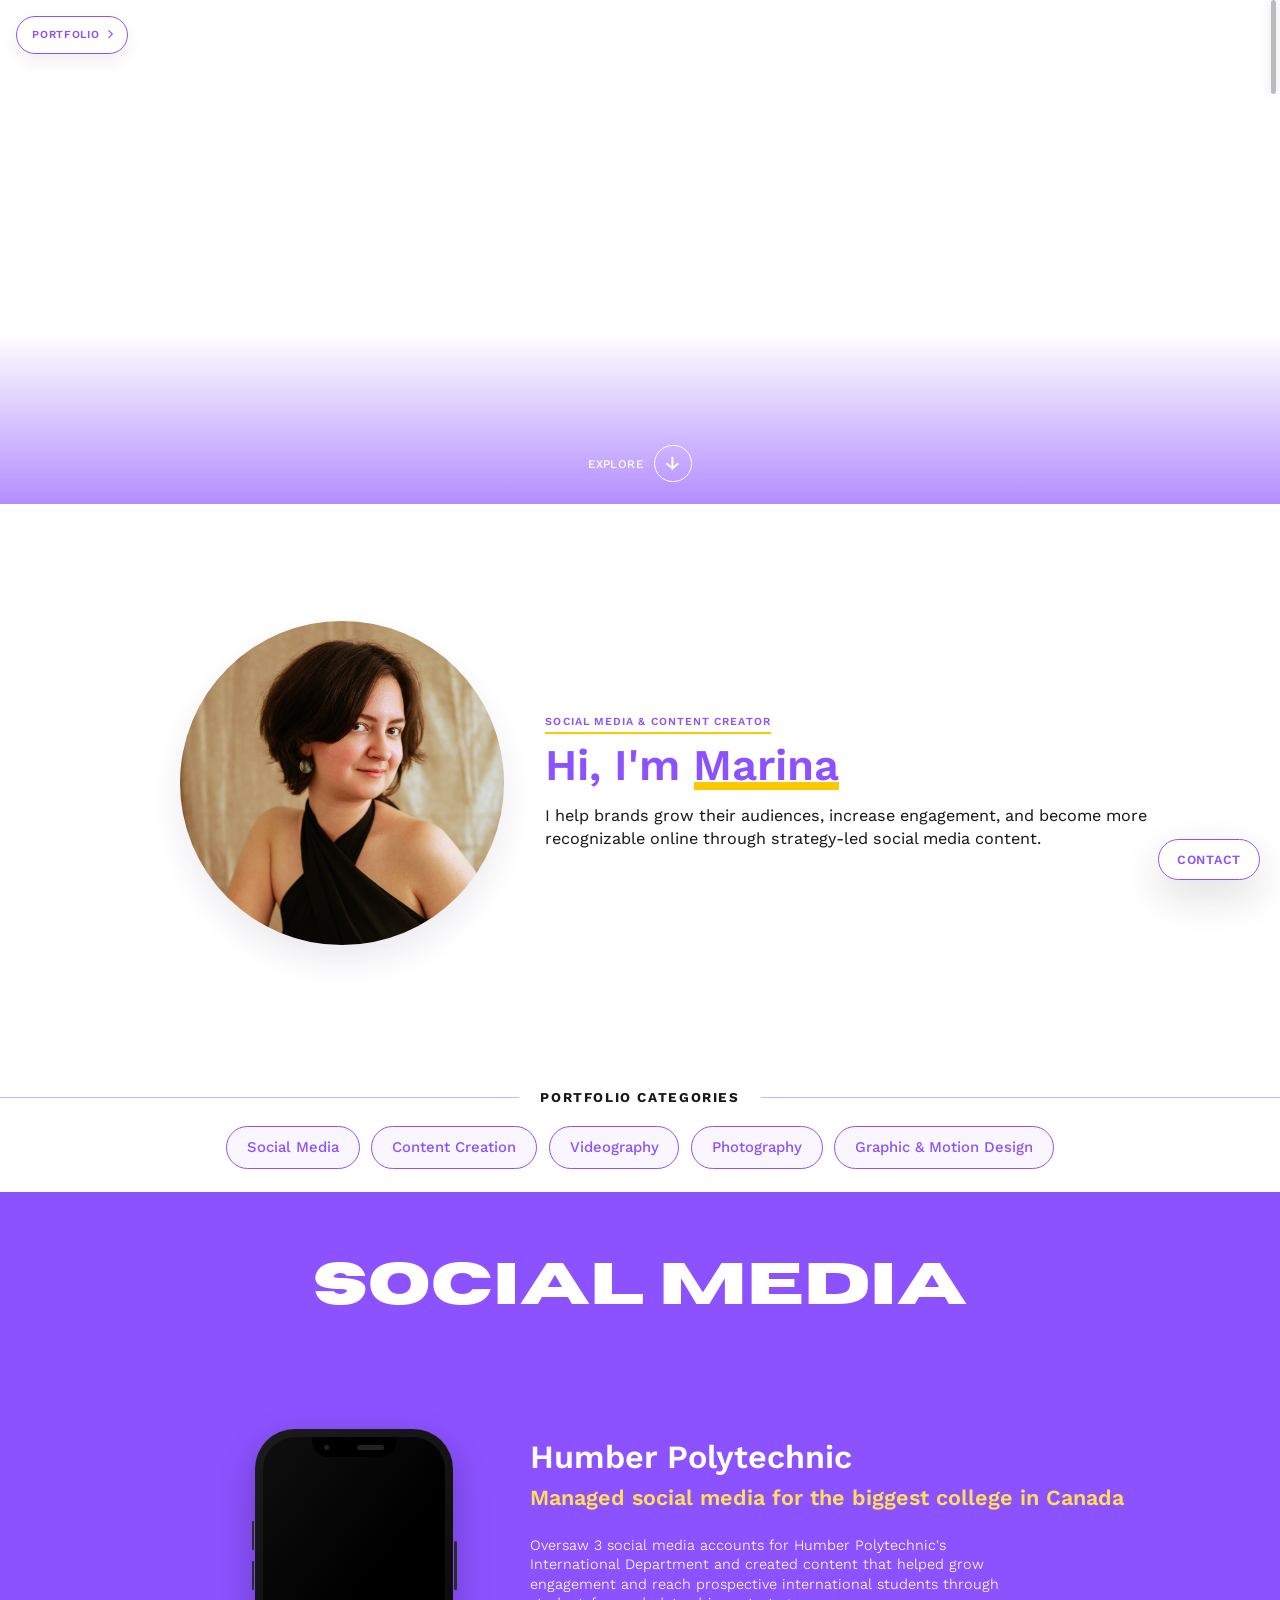
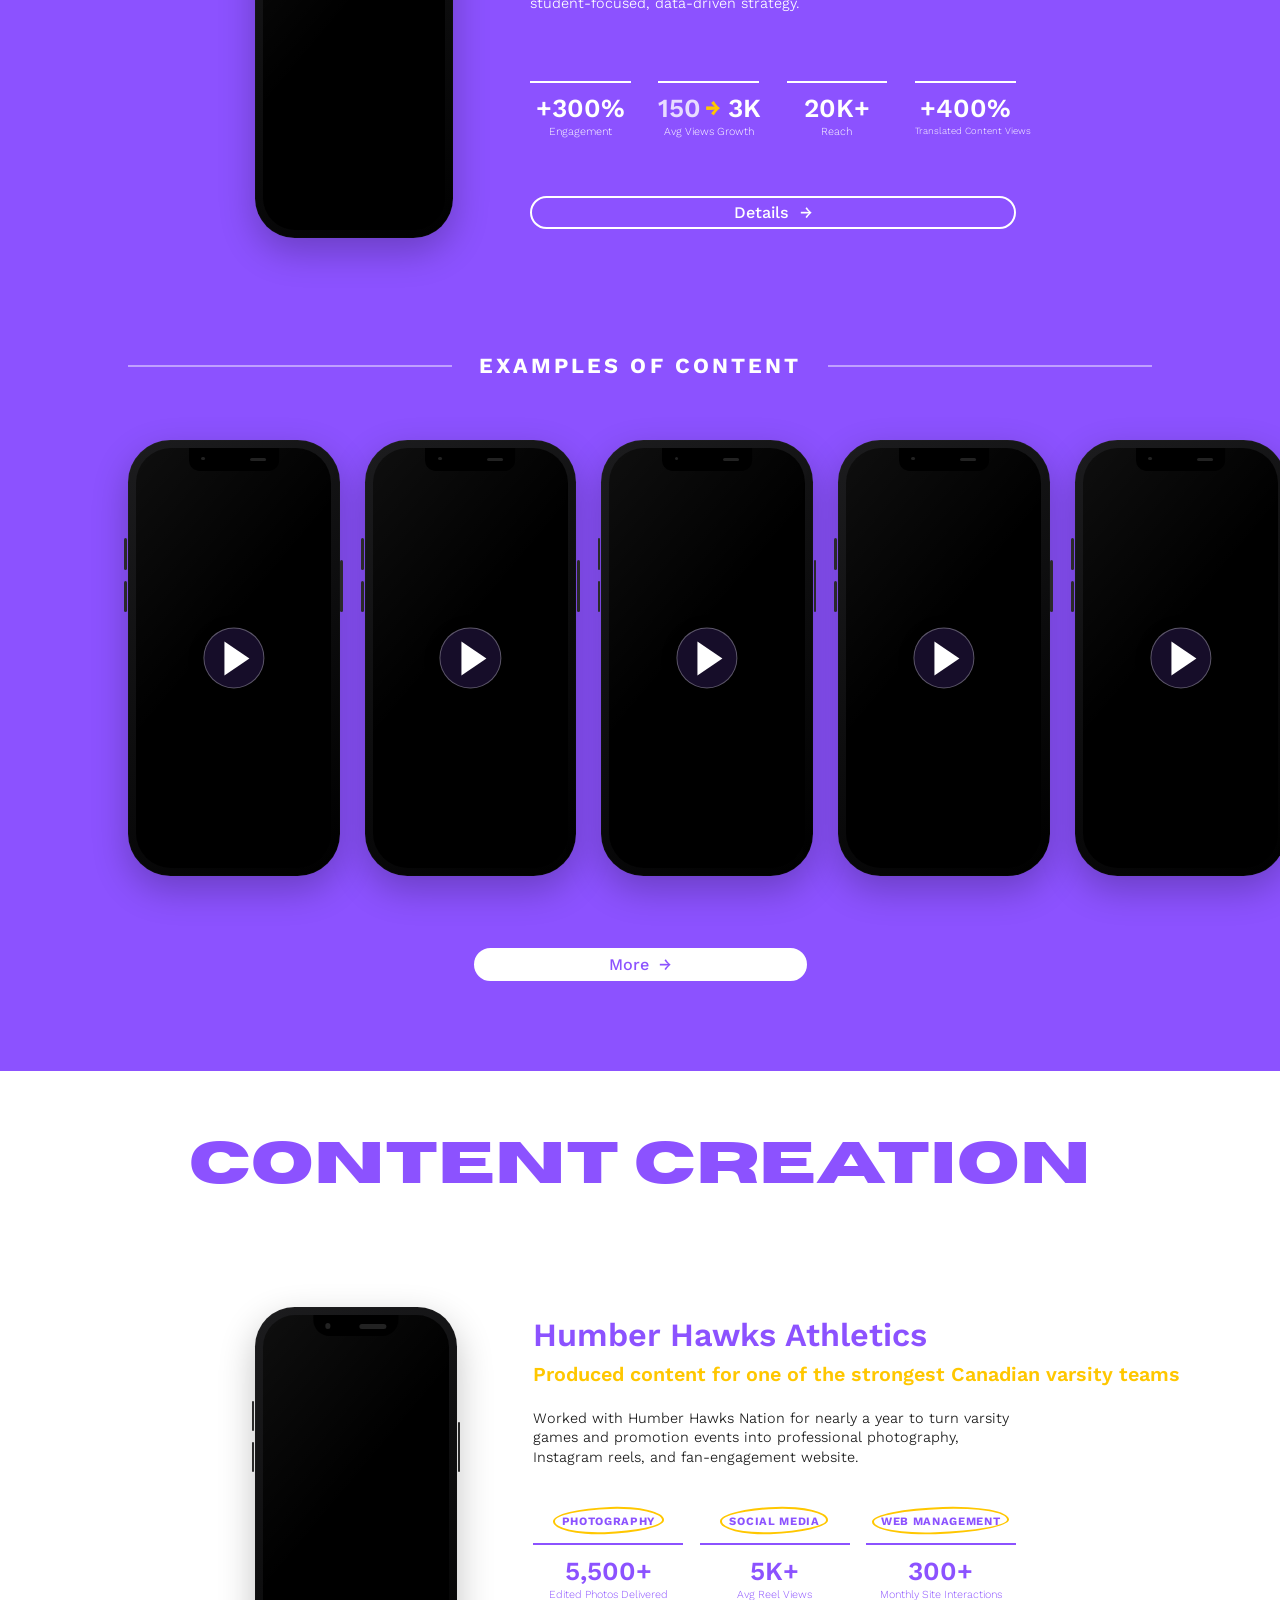
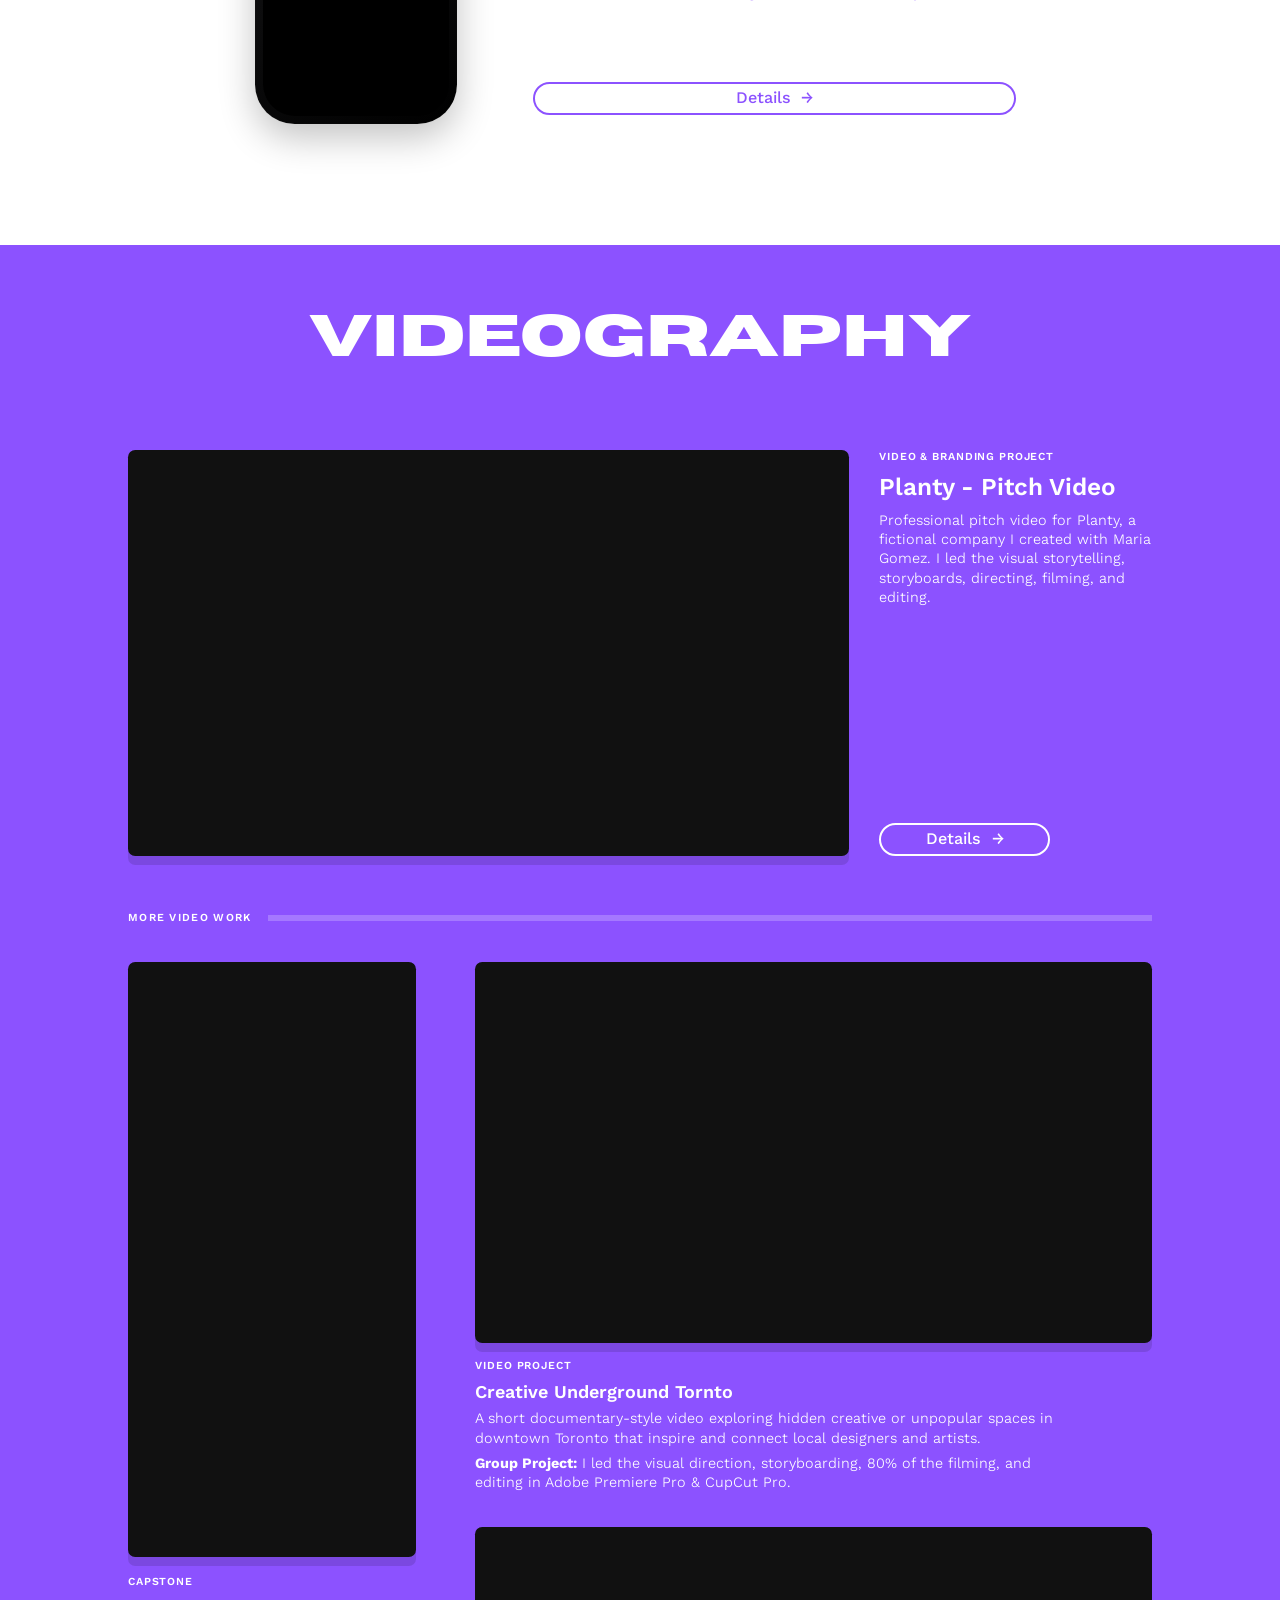
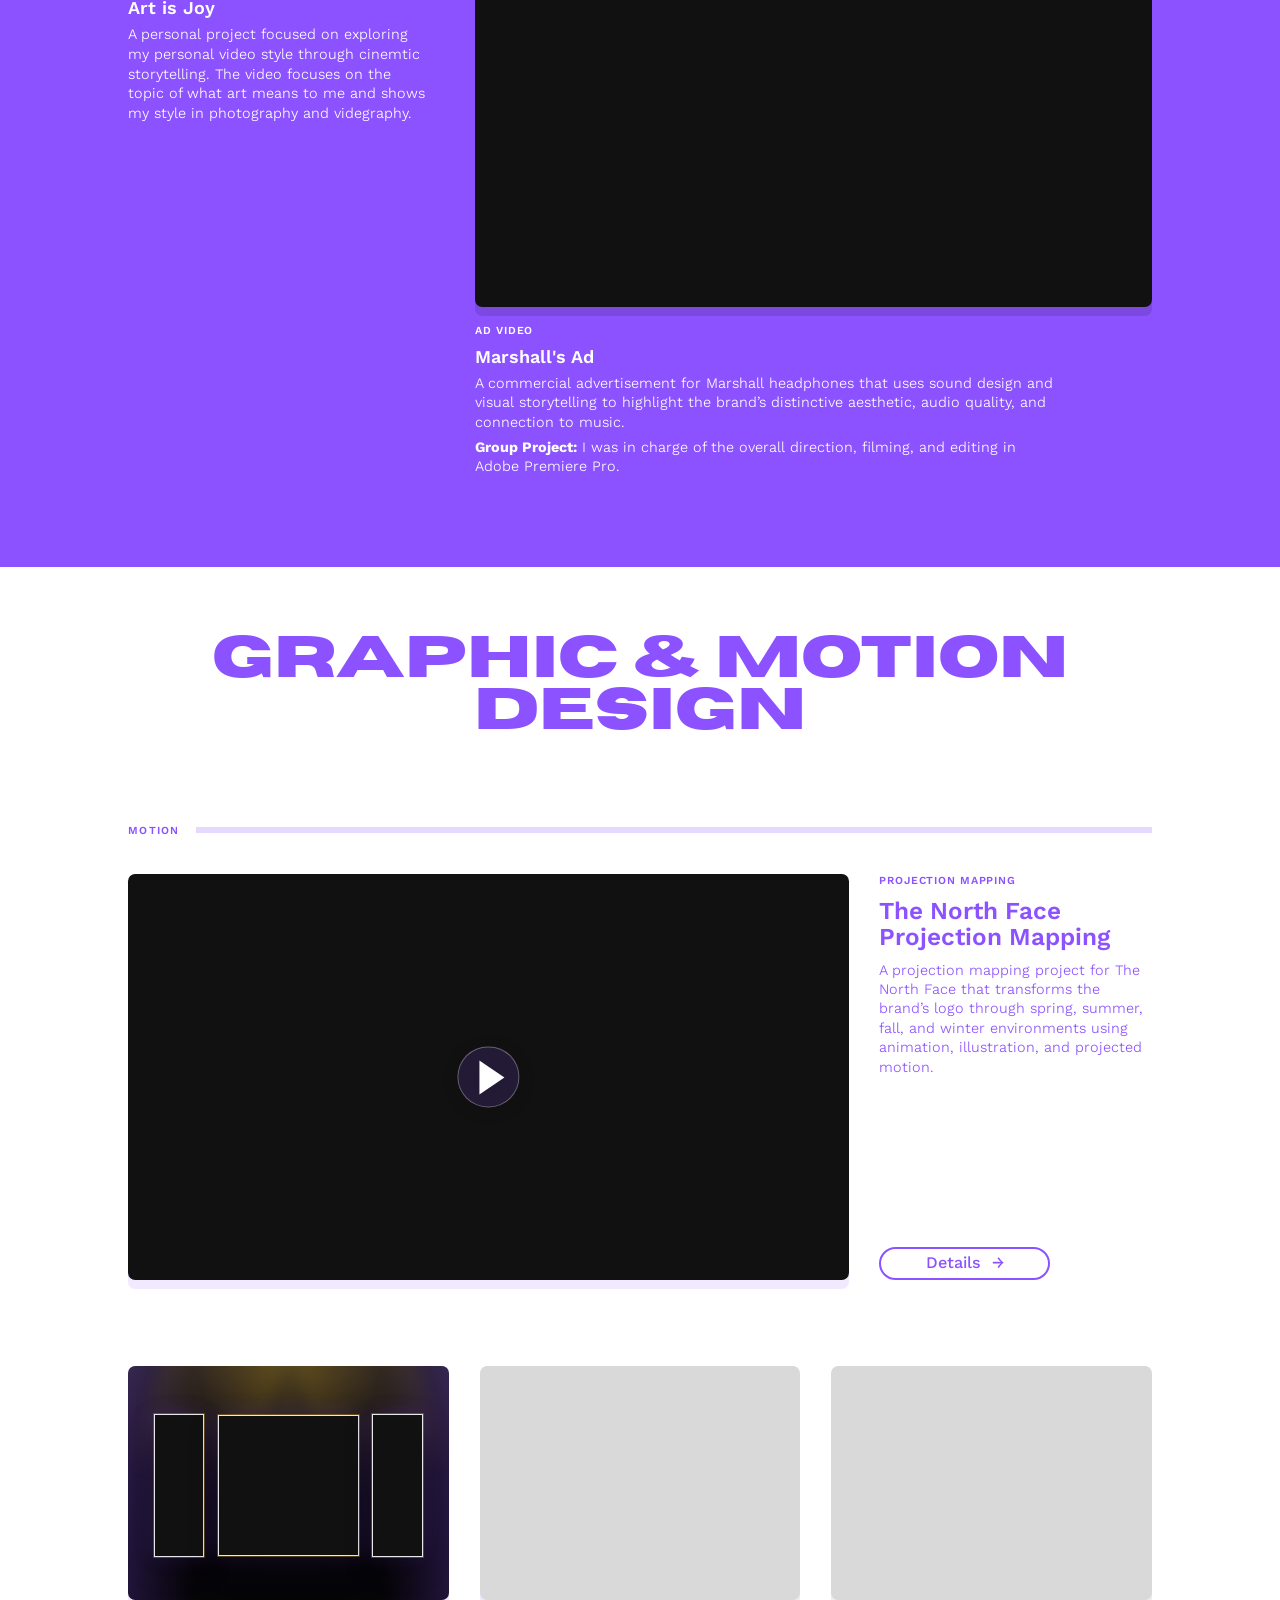
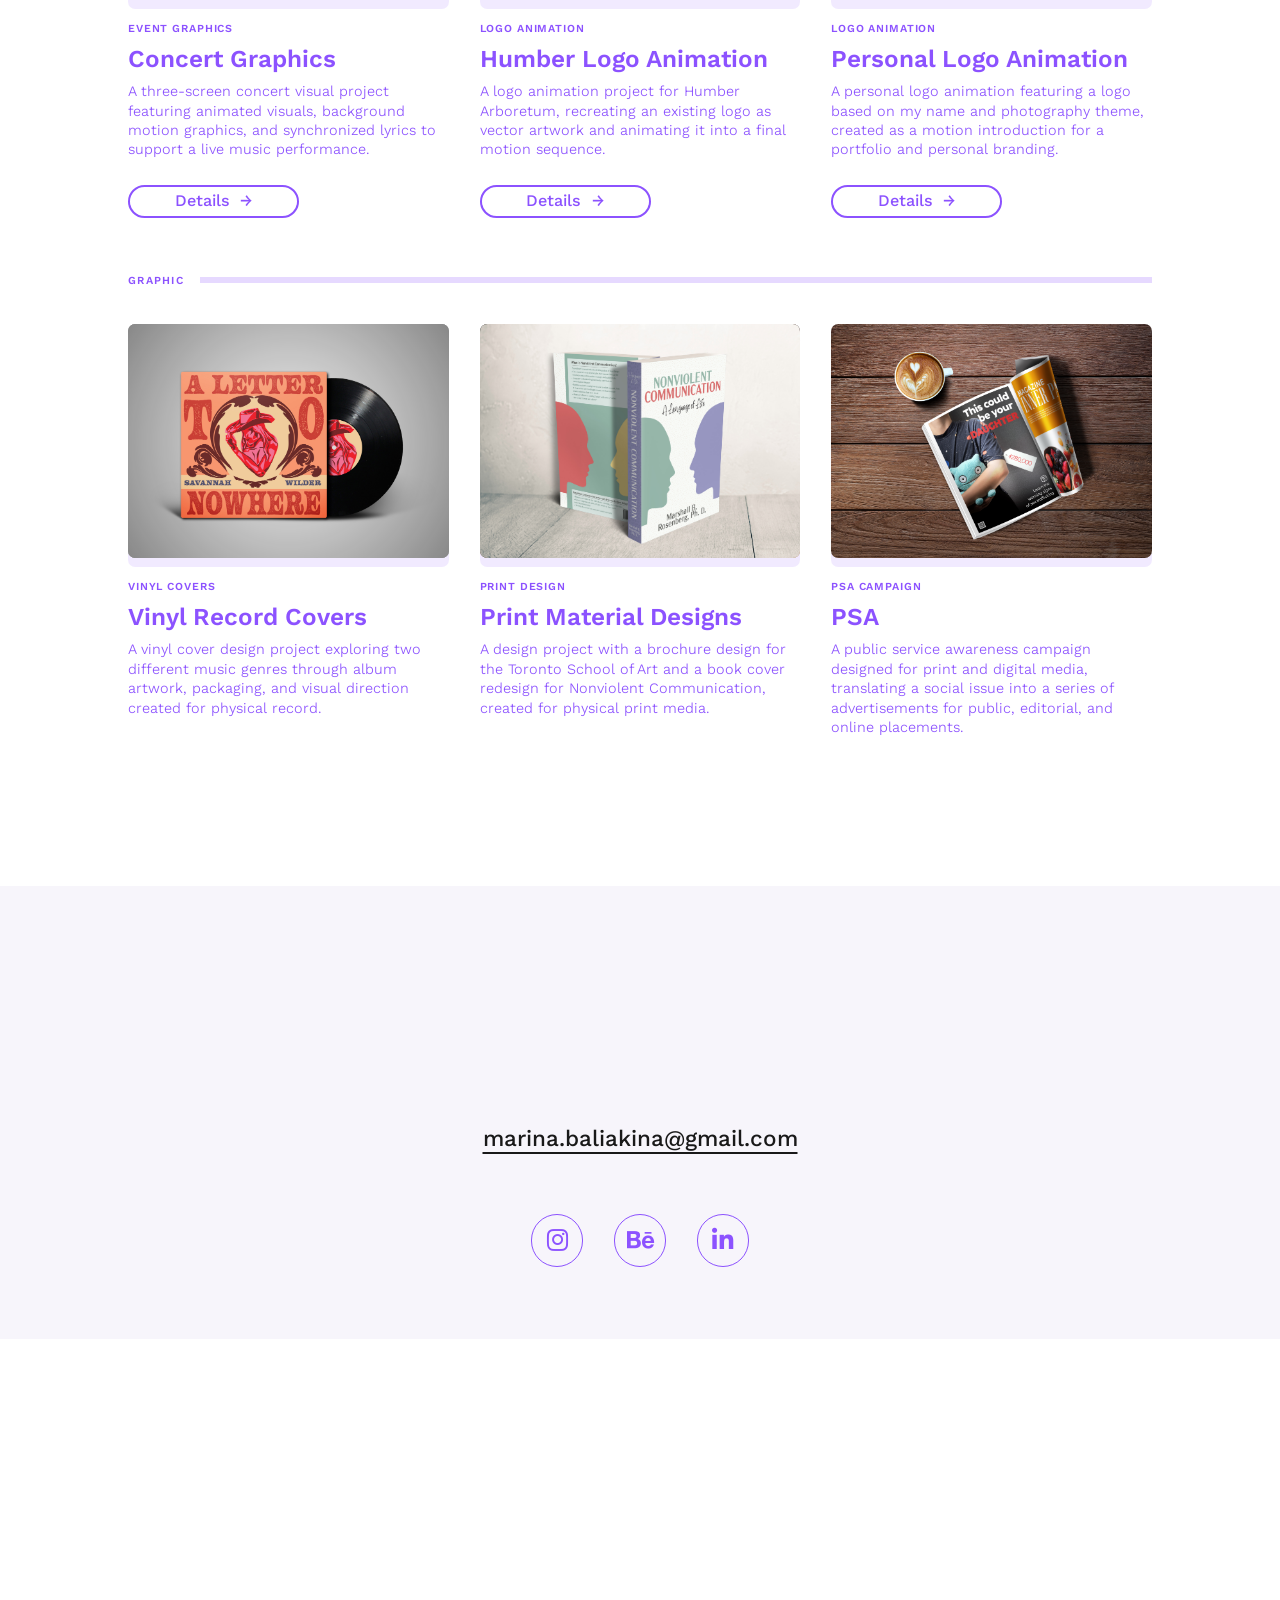
==== commit b93ed067: "6" ====
--- a/index.html
+++ b/index.html
@@ -4,11 +4,12 @@
   <meta charset="UTF-8">
   <title>Marina Portfolio</title>
   <meta name="viewport" content="width=device-width, initial-scale=1.0">
-  <link rel="icon" type="image/jpeg" href="assets/profile.jpg">
+  <link rel="icon" type="image/png" href="assets/favicon.png">
+  <link rel="apple-touch-icon" href="assets/favicon.png">
 
   <link href="https://fonts.googleapis.com/css2?family=Pacifico&display=swap" rel="stylesheet">
   <link rel="stylesheet" href="https://cdnjs.cloudflare.com/ajax/libs/font-awesome/6.5.1/css/all.min.css">
-  <link rel="stylesheet" href="style/styles.css?v=project-number-vinyl-spacing-20260710">
+  <link rel="stylesheet" href="style/styles.css?v=mobile-menu-contact-fix-20260711">
 </head>
 
 <body>
@@ -21,6 +22,7 @@
         <span class="hamburger-lines" aria-hidden="true"><span></span><span></span><span></span></span>
       </button>
     <div class="nav-portfolio-links">
+      <a href="./" class="nav-link-home">Home</a>
       <a href="#smm">Social</a>
       <a href="#content">Content</a>
       <a href="#videography">Video</a>
@@ -97,7 +99,9 @@
     <div class="iphone phone">
       <div class="screen fill-video">
         <div class="notch"></div>
-        <iframe class="vimeo-phone-video" src="https://player.vimeo.com/video/1208242955?autoplay=1&amp;muted=1&amp;loop=1&amp;autopause=0&amp;controls=0&amp;title=0&amp;byline=0&amp;portrait=0&amp;playsinline=1&amp;background=1" title="Social media main preview" frameborder="0" allow="autoplay; fullscreen; picture-in-picture; encrypted-media" referrerpolicy="strict-origin-when-cross-origin" allowfullscreen loading="lazy"></iframe>
+        <video class="phone-preview-video" autoplay muted loop playsinline preload="metadata" aria-label="Social media main preview">
+          <source src="assets/video/socialmedia-main.MOV">
+        </video>
         <div class="glare"></div>
       </div>
       <div class="phone-btn vol-up"></div>
@@ -199,7 +203,9 @@
     <div class="iphone phone">
       <div class="screen fill-video">
         <div class="notch"></div>
-        <iframe class="vimeo-phone-video" src="https://player.vimeo.com/video/1208639690?autoplay=1&amp;muted=1&amp;loop=1&amp;autopause=0&amp;controls=0&amp;title=0&amp;byline=0&amp;portrait=0&amp;playsinline=1&amp;background=1" title="Humber Hawks Nation content preview" frameborder="0" allow="autoplay; fullscreen; picture-in-picture; encrypted-media" referrerpolicy="strict-origin-when-cross-origin" allowfullscreen loading="lazy"></iframe>
+        <video class="phone-preview-video" autoplay muted loop playsinline preload="metadata" aria-label="Humber Hawks Nation content preview">
+          <source src="assets/video/hawks-phone-main.MOV">
+        </video>
         <div class="glare"></div>
       </div>
       <div class="phone-btn vol-up"></div>
@@ -796,7 +802,7 @@
 </script>
 <script src="https://www.youtube.com/iframe_api"></script>
   <script src="scripts/scrollbar.js"></script>
-  <script src="scripts/portfolio-nav.js"></script>
-  <script src="scripts/reveal.js?v=project-number-vinyl-spacing-20260710"></script>
+  <script src="scripts/portfolio-nav.js?v=mobile-menu-contact-fix-20260711"></script>
+  <script src="scripts/reveal.js?v=mobile-menu-contact-fix-20260711"></script>
 </body>
 </html>
--- a/style/styles.css
+++ b/style/styles.css
@@ -256,6 +256,17 @@
   height: 100%;
   object-fit: contain;
   object-position: center;
+}
+
+@media (max-width: 900px) {
+  .hero {
+    height: clamp(360px, 64vw, 500px);
+  }
+
+  .hero-gif {
+    object-fit: contain;
+    object-position: center;
+  }
 }
 
 .hero-scroll {
@@ -744,7 +755,19 @@
   min-width: 100%;
   height: 100%;
   aspect-ratio: 9 / 16;
+  object-fit: cover;
   transform: translateX(-50%);
+}
+
+.screen.fill-video video {
+  inset: 0;
+  width: 100%;
+  min-width: 0;
+  height: 100%;
+  aspect-ratio: auto;
+  object-fit: cover;
+  object-position: center;
+  transform: none;
 }
 
 .has-custom-video iframe {
@@ -1674,6 +1697,10 @@
 .design .project-type,
 .design .project-copy p {
   color: #8c52ff;
+}
+
+.design-showcase .video-embed {
+  box-shadow: 0 10px 0 rgba(140, 82, 255, 0.12);
 }
 
 .case-text {
@@ -2568,15 +2595,15 @@
   .hero {
     padding-left: 0;
     padding-right: 0;
-    height: auto;
-    min-height: 66vh;
+    height: clamp(300px, 76vw, 430px);
+    min-height: 0;
   }
 
   .hero-gif {
     width: 100%;
-    height: 66vh;
-    object-fit: cover;
-    object-position: 48% top;
+    height: 100%;
+    object-fit: contain;
+    object-position: center;
   }
 
   .hero-scroll {
@@ -2598,6 +2625,10 @@
   .design .section-title {
     font-size: clamp(22px, 6.6vw, 30px);
     white-space: normal;
+  }
+
+  .content .section-title {
+    font-size: clamp(24px, 7.4vw, 34px);
   }
 
   .case {
@@ -3146,6 +3177,97 @@
   }
 }
 
+/* Mobile/tablet only: center the About Me composition. */
+@media (max-width: 900px) {
+  .about-inner {
+    margin-left: auto;
+    margin-right: auto;
+    justify-items: center;
+    text-align: center;
+  }
+
+  .about-me .intro,
+  .about-me .intro p {
+    align-items: center;
+    text-align: center;
+  }
+}
+
+/* Mobile/tablet menu polish */
+@media (max-width: 980px) {
+  .nav-portfolio-links {
+    align-items: stretch;
+    justify-content: flex-start;
+    gap: 10px;
+    padding: 104px clamp(22px, 6vw, 54px) 46px;
+    background:
+      radial-gradient(circle at 18% 10%, rgba(255, 199, 0, 0.18), transparent 28%),
+      radial-gradient(circle at 86% 82%, rgba(140, 82, 255, 0.14), transparent 32%),
+      rgba(255, 255, 255, 0.96);
+  }
+
+  .nav-portfolio-links a {
+    display: flex;
+    width: min(100%, 430px);
+    min-height: 56px;
+    align-items: center;
+    justify-content: space-between;
+    margin: 0 auto;
+    padding: 0 18px 0 20px;
+    border: 1px solid rgba(140, 82, 255, 0.22);
+    border-radius: 16px;
+    background: rgba(255, 255, 255, 0.74);
+    box-shadow: 0 16px 34px rgba(42, 22, 88, 0.08);
+    color: #7b43f4;
+    font-size: clamp(14px, 3.9vw, 19px);
+    font-weight: 720;
+    letter-spacing: 0.08em;
+    text-align: left;
+    text-transform: uppercase;
+  }
+
+  .nav-portfolio-links a::after {
+    content: "→";
+    display: grid;
+    width: 28px;
+    height: 28px;
+    place-items: center;
+    border-radius: 999px;
+    background: rgba(140, 82, 255, 0.1);
+    color: #8c52ff;
+    font-size: 15px;
+    font-weight: 800;
+    line-height: 1;
+    transform: translateX(0);
+    transition: transform 180ms ease, background 180ms ease;
+  }
+
+  .nav-portfolio-links a:hover::after,
+  .nav-portfolio-links a:focus-visible::after {
+    background: rgba(255, 199, 0, 0.34);
+    transform: translateX(4px);
+  }
+
+  .nav-portfolio-links .nav-link-home,
+  .nav-portfolio-links a[href="#contact"],
+  .nav-portfolio-links a[href="../index.html#contact"] {
+    border-color: rgba(255, 199, 0, 0.48);
+    background: rgba(255, 199, 0, 0.11);
+  }
+
+  .nav-portfolio-links .nav-link-home::after,
+  .nav-portfolio-links a[href="#contact"]::after,
+  .nav-portfolio-links a[href="../index.html#contact"]::after {
+    content: none;
+  }
+}
+
+@media (min-width: 901px) {
+  .nav-portfolio-links .nav-link-home {
+    display: none !important;
+  }
+}
+
 /* Desktop portfolio hover restore */
 @media (min-width: 901px) {
   .nav-portfolio:hover .nav-portfolio-links,
@@ -3172,3 +3294,112 @@
   border-width: 2px;
   border-color: #8c52ff;
 }
+
+/* Final mobile/tablet portfolio navigation */
+@media (max-width: 900px) {
+  .case-nav .nav-portfolio-toggle {
+    width: 46px;
+    min-width: 46px;
+    height: 46px;
+    min-height: 46px;
+    justify-content: center;
+    padding: 0;
+  }
+
+  .case-nav .nav-label,
+  .case-nav .nav-chevron,
+  .case-nav .nav-portfolio-toggle > i {
+    display: none !important;
+  }
+
+  .case-nav .hamburger-lines {
+    display: inline-flex !important;
+    width: 18px;
+    height: 14px;
+    flex-direction: column;
+    justify-content: center;
+    gap: 4px;
+  }
+
+  .case-nav .hamburger-lines span {
+    display: block !important;
+    width: 100%;
+    height: 2px;
+    padding: 0;
+    border-radius: 999px;
+    background: currentColor !important;
+    font-size: 0;
+    line-height: 0;
+  }
+
+  .nav-portfolio:not(.is-open) .nav-portfolio-links {
+    opacity: 0 !important;
+    pointer-events: none !important;
+    visibility: hidden;
+  }
+
+  .nav-portfolio.is-open .nav-portfolio-links {
+    opacity: 1 !important;
+    pointer-events: auto !important;
+    visibility: visible;
+  }
+}
+
+/* Final mobile/tablet menu button styling */
+@media (max-width: 980px) {
+  .nav-portfolio-links a {
+    min-height: 52px;
+    padding: 0 16px 0 20px;
+    flex-direction: row-reverse;
+    justify-content: flex-end;
+    border: 2px solid rgba(140, 82, 255, 0.42);
+    border-radius: 999px;
+    background: rgba(255, 255, 255, 0.86);
+    box-shadow: 0 10px 24px rgba(140, 82, 255, 0.08);
+    color: #8c52ff;
+  }
+
+  .nav-portfolio-links a::after {
+    flex: 0 0 25px;
+    width: 25px;
+    height: 25px;
+    margin-right: 12px;
+    border: 1.5px solid rgba(140, 82, 255, 0.34);
+    background: transparent;
+    color: #8c52ff;
+  }
+
+  .nav-portfolio-links .nav-link-home,
+  .nav-portfolio-links a[href="#contact"],
+  .nav-portfolio-links a[href="../index.html#contact"] {
+    border-color: rgba(140, 82, 255, 0.42);
+    background: rgba(255, 255, 255, 0.86);
+  }
+
+  .nav-portfolio-links {
+    background: rgba(255, 255, 255, 0.97);
+  }
+
+  .nav-portfolio-links a:hover::after,
+  .nav-portfolio-links a:focus-visible::after {
+    background: rgba(140, 82, 255, 0.1);
+  }
+}
+
+/* Final mobile/tablet contact row fix */
+@media (max-width: 980px) {
+  .nav-portfolio-links {
+    padding-bottom: max(64px, env(safe-area-inset-bottom));
+  }
+
+  .nav-portfolio-links .nav-link-home:hover,
+  .nav-portfolio-links .nav-link-home:focus-visible,
+  .nav-portfolio-links a[href="#contact"]:hover,
+  .nav-portfolio-links a[href="#contact"]:focus-visible,
+  .nav-portfolio-links a[href="../index.html#contact"]:hover,
+  .nav-portfolio-links a[href="../index.html#contact"]:focus-visible {
+    background: rgba(255, 255, 255, 0.86);
+    color: #8c52ff;
+    border-color: rgba(140, 82, 255, 0.42);
+  }
+}
